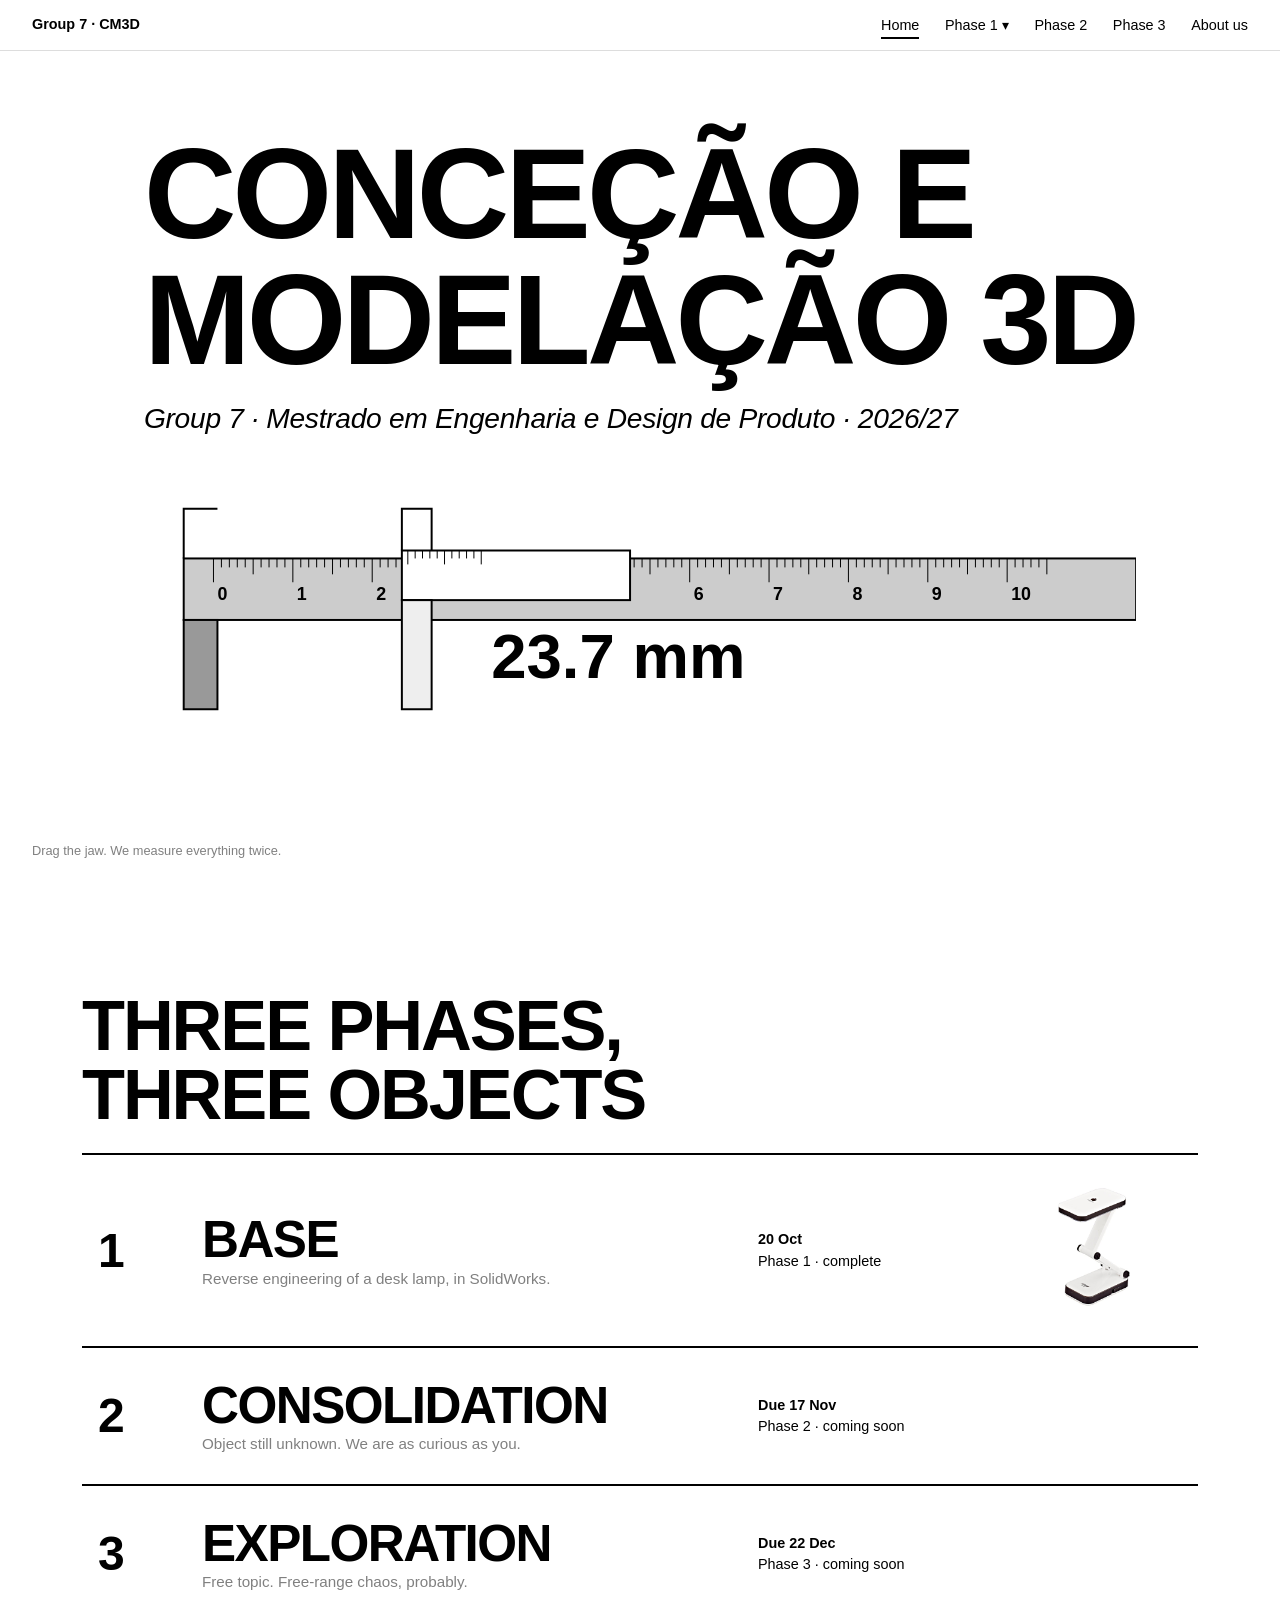
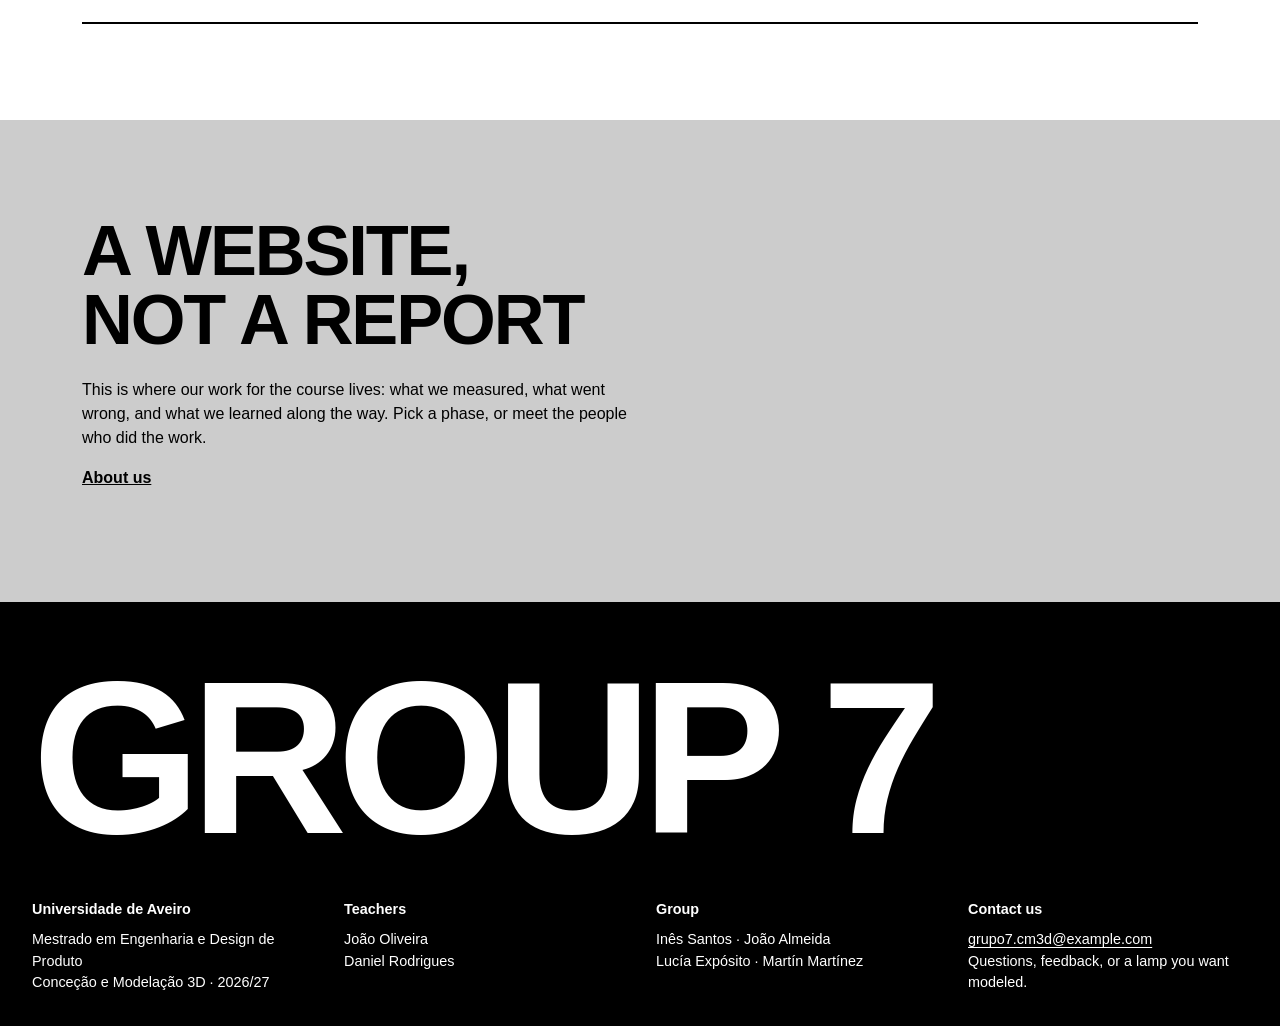
==== index.html @ 5a7f0773 "Initial commit via Netlify [skip ci]" ====
<!DOCTYPE html><html lang="en"><head><meta charset="utf-8"><meta name="viewport" content="width=device-width,initial-scale=1"><title>Home | Group 7 | CM3D</title><link rel="stylesheet" href="style.css"></head><body><header class="nav"><a href="index.html">Group 7 &middot; CM3D</a><nav aria-label="Main"><ul><li><a href="index.html" class="on">Home</a></li><li class="dd"><a href="fase1.html">Phase 1 &#9662;</a><ul><li><a href="fase1.html#s01">01 &nbsp;The object</a></li><li><a href="fase1.html#s02">02 &nbsp;Disassembly</a></li><li><a href="fase1.html#s03">03 &nbsp;Measuring</a></li><li><a href="fase1.html#s04">04 &nbsp;Modeling</a></li><li><a href="fase1.html#s05">05 &nbsp;Assembly & drawings</a></li><li><a href="fase1.html#s06">06 &nbsp;Challenges</a></li></ul></li><li><a href="fase2.html">Phase 2</a></li><li><a href="fase3.html">Phase 3</a></li><li><a href="nosotros.html">About us</a></li></ul></nav></header><main><div class="hero"><div class="wrap"><h1>Conceção e<br>Modelação 3D</h1><p class="sub it">Group 7 &middot; Mestrado em Engenharia e Design de Produto &middot; 2026/27</p>
<svg id="cal" class="cal" viewBox="0 0 1000 230" role="img" aria-label="Interactive vernier caliper. Drag the jaw."></svg></div><p class="hint">Drag the jaw. We measure everything twice.</p></div>
<section><div class="wrap"><h2>Three phases,<br>three objects</h2><div class="rows"><a class="row" href="fase1.html"><span class="n">1</span><h3>Base<small>Reverse engineering of a desk lamp, in SolidWorks.</small></h3><div class="st"><b>20 Oct</b>Phase 1 &middot; complete</div><div class="th"><img src="img/lamp.jpg" alt="The desk lamp, unfolded"></div></a><a class="row" href="fase2.html"><span class="n">2</span><h3>Consolidation<small>Object still unknown. We are as curious as you.</small></h3><div class="st"><b>Due 17 Nov</b>Phase 2 &middot; coming soon</div><div class="th"></div></a><a class="row" href="fase3.html"><span class="n">3</span><h3>Exploration<small>Free topic. Free-range chaos, probably.</small></h3><div class="st"><b>Due 22 Dec</b>Phase 3 &middot; coming soon</div><div class="th"></div></a></div></div></section><section class="grey"><div class="wrap"><h2>A website,<br>not a report</h2><p>This is where our work for the course lives: what we measured, what went wrong, and what we learned along the way. Pick a phase, or meet the people who did the work.</p><p><a href="nosotros.html"><b>About us</b></a></p></div></section></main><footer><div class="wm">Group 7</div><div class="g">
<div><h4>Universidade de Aveiro</h4>Mestrado em Engenharia e Design de Produto<br>Conceção e Modelação 3D &middot; 2026/27</div>
<div><h4>Teachers</h4>João Oliveira<br>Daniel Rodrigues</div>
<div><h4>Group</h4>Inês Santos &middot; João Almeida<br>Lucía Expósito &middot; Martín Martínez</div>
<div><h4>Contact us</h4><a href="mailto:grupo7.cm3d@example.com">grupo7.cm3d@example.com</a><br>Questions, feedback, or a lamp you want modeled.</div></div></footer><script>
(function(){var s=document.getElementById('cal'),NS='http://www.w3.org/2000/svg',K=8,X0=70,mm=0,max=105;
function e(n,a,p){var x=document.createElementNS(NS,n);for(var k in a)x.setAttribute(k,a[k]);(p||s).appendChild(x);return x}
e('rect',{x:X0-30,y:70,width:max*K+120,height:62,fill:'#ccc',stroke:'#000','stroke-width':2});
for(var i=0;i<=max;i++){var L=i%10==0?24:i%5==0?16:9;e('line',{x1:X0+i*K,x2:X0+i*K,y1:70,y2:70+L,stroke:'#000'});if(i%10==0)e('text',{x:X0+i*K+4,y:112,'font-size':18,'font-weight':700},0).textContent=i/10}
e('rect',{x:X0-30,y:132,width:34,height:90,fill:'#999',stroke:'#000','stroke-width':2});e('path',{d:'M'+(X0-30)+' 70V20h34',fill:'none',stroke:'#000','stroke-width':2});
var g=e('g',{'class':'jaw',tabindex:0,role:'slider','aria-label':'Caliper jaw','aria-valuemin':0,'aria-valuemax':100,'aria-valuenow':0});
e('rect',{x:0,y:62,width:230,height:50,fill:'#fff',stroke:'#000','stroke-width':2},g);e('rect',{x:0,y:112,width:30,height:110,fill:'#eee',stroke:'#000','stroke-width':2},g);e('path',{d:'M0 62V20h30V62',fill:'none',stroke:'#000','stroke-width':2},g);
for(var j=0;j<=10;j++)e('line',{x1:6+j*7.4,x2:6+j*7.4,y1:62,y2:62+(j%5?8:14),stroke:'#000'},g);
var t=e('text',{x:X0+280,y:190,'font-size':64,'font-weight':800,'class':'rd'});
function set(v){mm=Math.max(0,Math.min(100,v));g.setAttribute('transform','translate('+(X0+mm*K)+',0)');g.setAttribute('aria-valuenow',Math.round(mm));t.textContent=mm.toFixed(1)+' mm'}
set(0);var drag=0;g.addEventListener('pointerdown',function(ev){drag=1;g.setPointerCapture(ev.pointerId);anim=0});
g.addEventListener('pointermove',function(ev){if(!drag)return;var r=s.getBoundingClientRect();set(((ev.clientX-r.left)/r.width*1000-X0)/K-14)});
g.addEventListener('pointerup',function(){drag=0});g.addEventListener('keydown',function(ev){if(ev.key=='ArrowRight')set(mm+1);if(ev.key=='ArrowLeft')set(mm-1)});
var anim=1;if(matchMedia('(prefers-reduced-motion: reduce)').matches){set(24)}else{var st=null;(function f(ts){if(!anim)return;st=st||ts;var p=Math.min(1,(ts-st)/1800);set(24*(1-Math.pow(1-p,3)));if(p<1)requestAnimationFrame(f)})(0)}
})();</script></body></html>
---- style.css ----
:root{--ink:#000;--paper:#fff;--grey:#ccc;--mid:#808080}
*{box-sizing:border-box;margin:0;padding:0}html{scroll-behavior:smooth}
body{font-family:"Helvetica Neue",Helvetica,Arial,sans-serif;color:var(--ink);background:var(--paper);line-height:1.5;-webkit-font-smoothing:antialiased}
a{color:inherit}:focus-visible{outline:3px solid var(--ink);outline-offset:3px}
.nav{position:sticky;top:0;z-index:30;background:var(--paper);border-bottom:1px solid #0002;display:flex;justify-content:space-between;align-items:center;gap:1rem;padding:.9rem 2rem;font-size:.9rem;flex-wrap:wrap}
.nav>a{font-weight:800;text-decoration:none}.nav ul{display:flex;gap:1.6rem;list-style:none}
.nav li{position:relative}.nav li>a{text-decoration:none;padding:.3rem 0}.nav li>a:hover,.nav a.on{border-bottom:2px solid var(--ink)}
.dd ul{display:none;position:absolute;right:0;top:100%;background:var(--paper);border:1px solid var(--ink);min-width:230px;padding:.5rem 0;flex-direction:column;gap:0}
.dd:hover ul,.dd:focus-within ul{display:flex}.dd ul a{display:block;padding:.4rem 1rem;text-decoration:none}.dd ul a:hover{background:var(--grey)}
h1,h2,h3{line-height:.98;letter-spacing:-.03em;text-transform:uppercase;font-weight:800}
h1{font-size:clamp(2.8rem,10vw,9rem)}h2{font-size:clamp(2rem,5.5vw,4.5rem);margin-bottom:1.5rem}h3{font-size:1.4rem;margin-bottom:.5rem}
.it{font-style:italic;font-weight:400;text-transform:none;letter-spacing:-.01em}
.wrap{max-width:1180px;margin:0 auto;padding:0 2rem}section{padding:6rem 0}.grey{background:var(--grey)}.dark{background:#000;color:#fff}
p{max-width:62ch;margin-bottom:1rem}.sub{font-size:clamp(1.1rem,2.2vw,1.8rem);margin-top:1rem}
.hero{padding:5rem 0 0;min-height:calc(100vh - 56px);display:flex;flex-direction:column;justify-content:space-between}
.cal{width:100%;display:block;touch-action:none;margin-top:3rem}.cal .jaw{cursor:ew-resize}
.rd{font-variant-numeric:tabular-nums}.hint{font-size:.8rem;color:var(--mid);padding:0 2rem 1.2rem}
.rows{border-top:2px solid #000}.row{display:grid;grid-template-columns:5rem 1fr 14rem 11rem;gap:1.5rem;align-items:center;padding:2rem 1rem;border-bottom:2px solid #000;text-decoration:none;transition:background .2s,padding .2s}
.row:hover{background:var(--grey);padding-left:2rem}.row h3{font-size:clamp(1.6rem,4vw,3.2rem);margin:0}.row .n{font-size:3rem;font-weight:800}.row small{display:block;color:var(--mid);font-size:.95rem;text-transform:none;letter-spacing:0;font-weight:400;margin-top:.4rem}
.row img{width:100%;max-height:120px;object-fit:contain}.st{font-size:.9rem}.st b{display:block}
@media(max-width:800px){.row{grid-template-columns:3rem 1fr}.row .st,.row .th{grid-column:2}}
.cols{display:grid;grid-template-columns:1fr 1fr;gap:3rem;align-items:start}@media(max-width:800px){.cols{grid-template-columns:1fr}}
figure img{width:100%;display:block}figcaption{font-size:.85rem;color:var(--mid);margin-top:.5rem}.dark figcaption{color:#bbb}
.gal{display:grid;grid-template-columns:repeat(auto-fit,minmax(240px,1fr));gap:1rem;margin:2rem 0}
.gal img{aspect-ratio:3/4;object-fit:cover}.gal.l img{aspect-ratio:4/3}.gal.r img{aspect-ratio:3/4;object-fit:contain;background:#c8ccd4}.gal.d img{aspect-ratio:4/3;object-fit:contain;background:#fff;border:1px solid #0003}video{width:100%;display:block;background:#000}
.big{display:flex;gap:1.2rem;align-items:baseline;margin-bottom:1rem}.big span{font-size:clamp(3rem,8vw,7rem);font-weight:800;line-height:.9}
.ph{border:2px dashed var(--mid);padding:3.5rem 2rem;margin:1.5rem 0;text-align:center;color:var(--mid)}.ph strong{display:block;color:var(--ink);font-size:1.5rem;text-transform:uppercase;margin-bottom:.3rem}
.cards{display:grid;grid-template-columns:repeat(auto-fit,minmax(240px,1fr))}.card{padding:1.8rem}.card:nth-child(odd){background:var(--grey)}.card:nth-child(even){background:var(--mid);color:#000}
.card svg{width:100%;max-width:200px;display:block;margin-bottom:1rem}.card b{display:block;margin-top:.8rem}.card p{margin:0}
footer{background:#000;color:#fff;padding:4rem 2rem 2rem}footer .wm{font-size:clamp(4rem,17vw,16rem);font-weight:800;line-height:.85;letter-spacing:-.05em;text-transform:uppercase}
footer .g{display:grid;grid-template-columns:repeat(auto-fit,minmax(220px,1fr));gap:2rem;margin-top:3rem;font-size:.9rem}footer a{text-underline-offset:3px}footer h4{margin-bottom:.5rem}
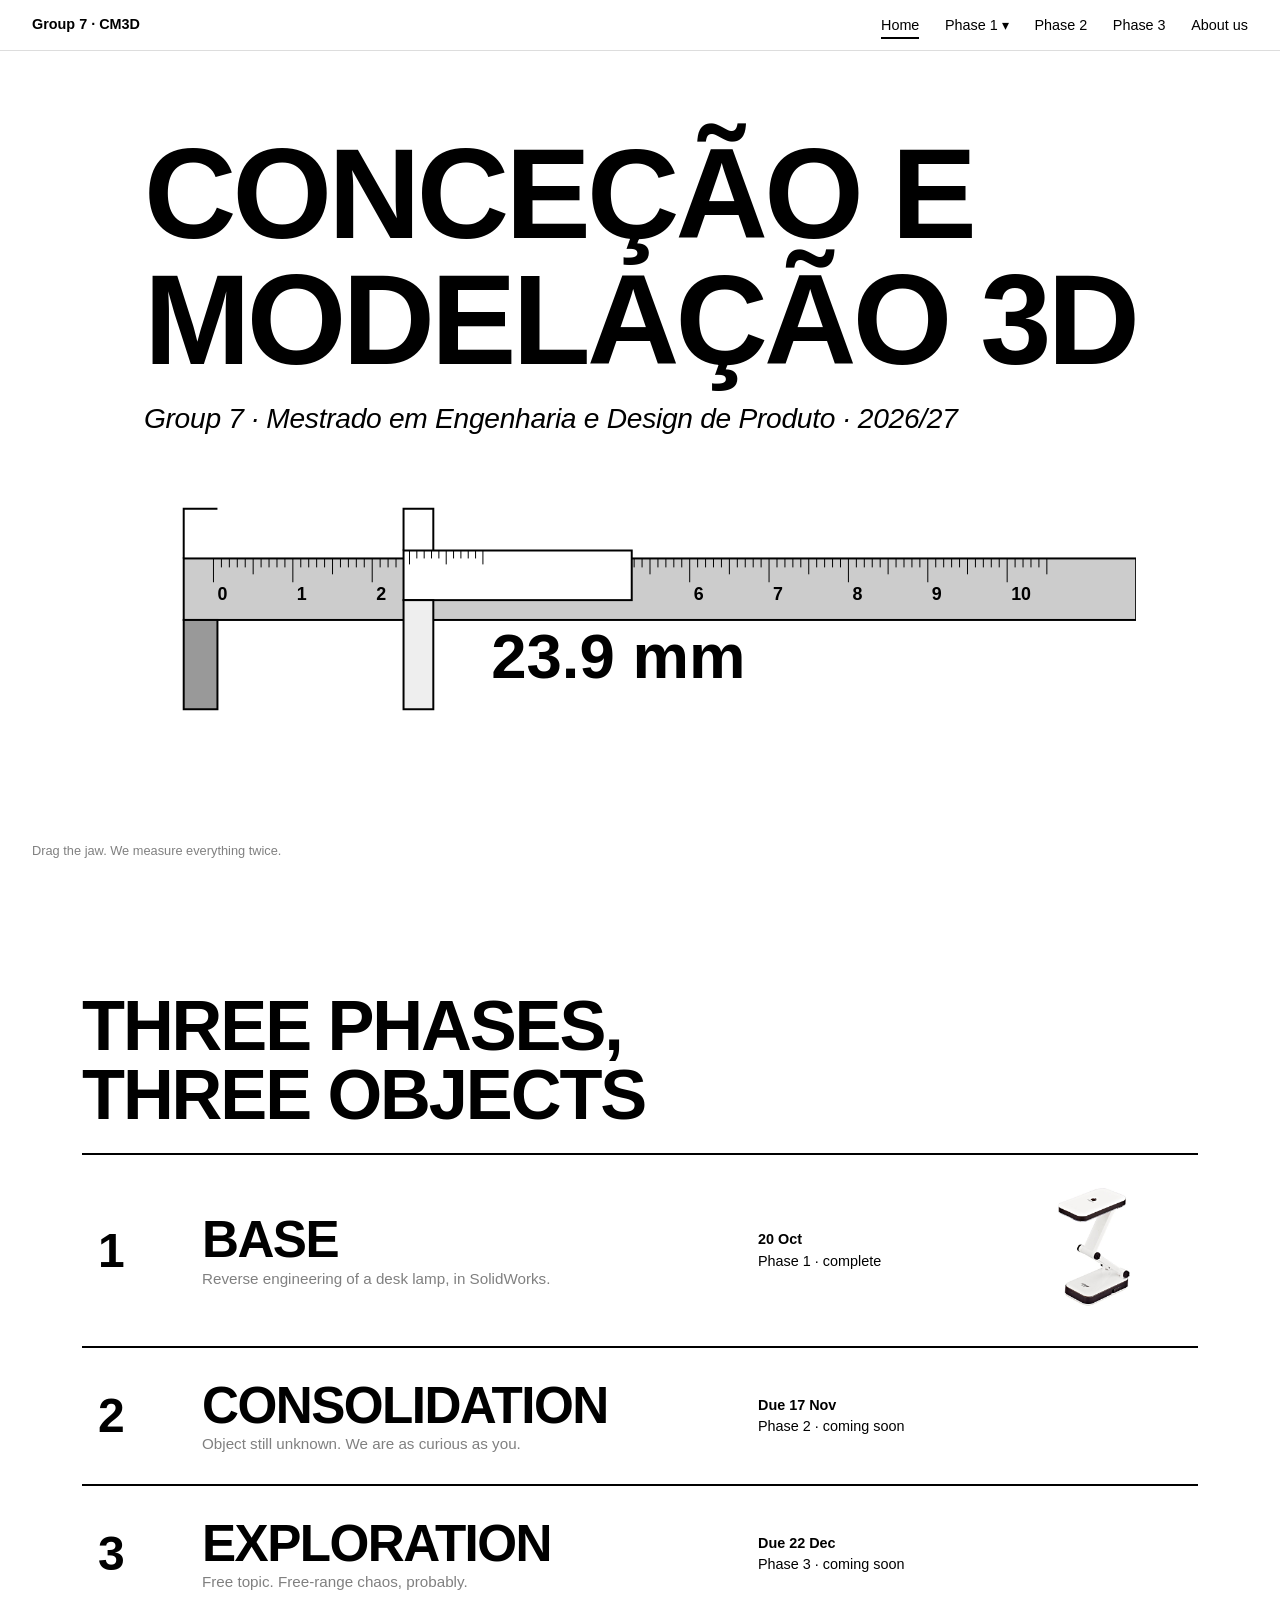
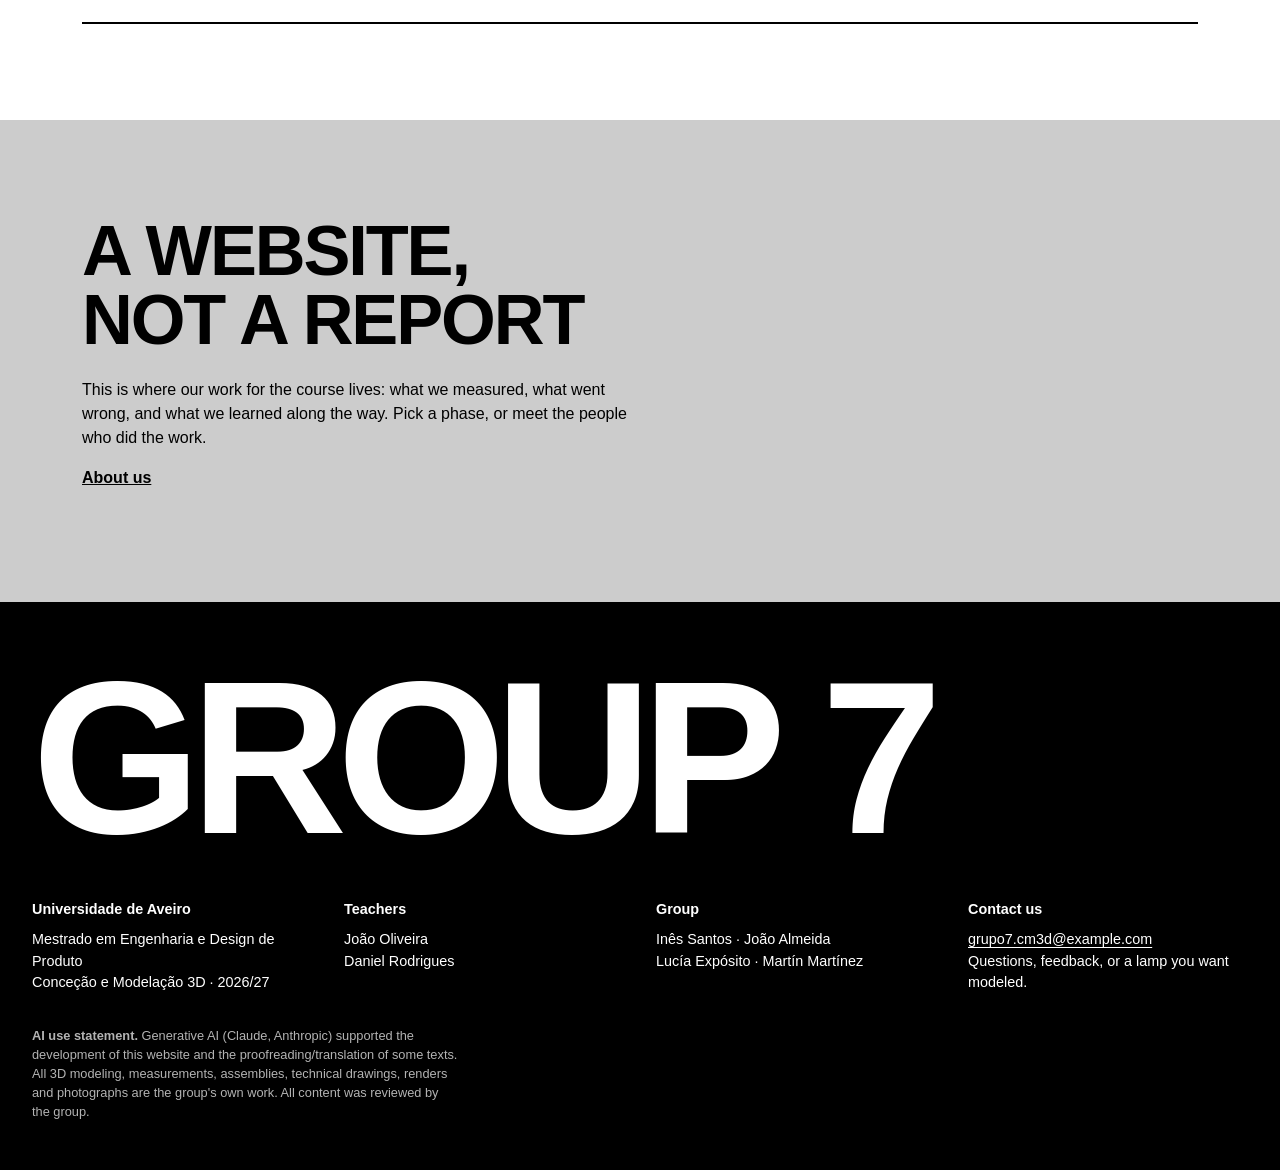
==== commit 920989dd: "Update index.html" ====
--- a/index.html
+++ b/index.html
@@ -4,7 +4,9 @@
 <div><h4>Universidade de Aveiro</h4>Mestrado em Engenharia e Design de Produto<br>Conceção e Modelação 3D &middot; 2026/27</div>
 <div><h4>Teachers</h4>João Oliveira<br>Daniel Rodrigues</div>
 <div><h4>Group</h4>Inês Santos &middot; João Almeida<br>Lucía Expósito &middot; Martín Martínez</div>
-<div><h4>Contact us</h4><a href="mailto:grupo7.cm3d@example.com">grupo7.cm3d@example.com</a><br>Questions, feedback, or a lamp you want modeled.</div></div></footer><script>
+<div><h4>Contact us</h4><a href="mailto:grupo7.cm3d@example.com">grupo7.cm3d@example.com</a><br>Questions, feedback, or a lamp you want modeled.</div></div>
+<p style="font-size:0.8rem; opacity:0.7; max-width:60ch; margin-top:2rem;"><strong>AI use statement.</strong> Generative AI (Claude, Anthropic) supported the development of this website and the proofreading/translation of some texts. All 3D modeling, measurements, assemblies, technical drawings, renders and photographs are the group's own work. All content was reviewed by the group.</p>
+</footer><script>
 (function(){var s=document.getElementById('cal'),NS='http://www.w3.org/2000/svg',K=8,X0=70,mm=0,max=105;
 function e(n,a,p){var x=document.createElementNS(NS,n);for(var k in a)x.setAttribute(k,a[k]);(p||s).appendChild(x);return x}
 e('rect',{x:X0-30,y:70,width:max*K+120,height:62,fill:'#ccc',stroke:'#000','stroke-width':2});
@@ -19,4 +21,4 @@
 g.addEventListener('pointermove',function(ev){if(!drag)return;var r=s.getBoundingClientRect();set(((ev.clientX-r.left)/r.width*1000-X0)/K-14)});
 g.addEventListener('pointerup',function(){drag=0});g.addEventListener('keydown',function(ev){if(ev.key=='ArrowRight')set(mm+1);if(ev.key=='ArrowLeft')set(mm-1)});
 var anim=1;if(matchMedia('(prefers-reduced-motion: reduce)').matches){set(24)}else{var st=null;(function f(ts){if(!anim)return;st=st||ts;var p=Math.min(1,(ts-st)/1800);set(24*(1-Math.pow(1-p,3)));if(p<1)requestAnimationFrame(f)})(0)}
-})();</script></body></html>+})();</script></body></html>
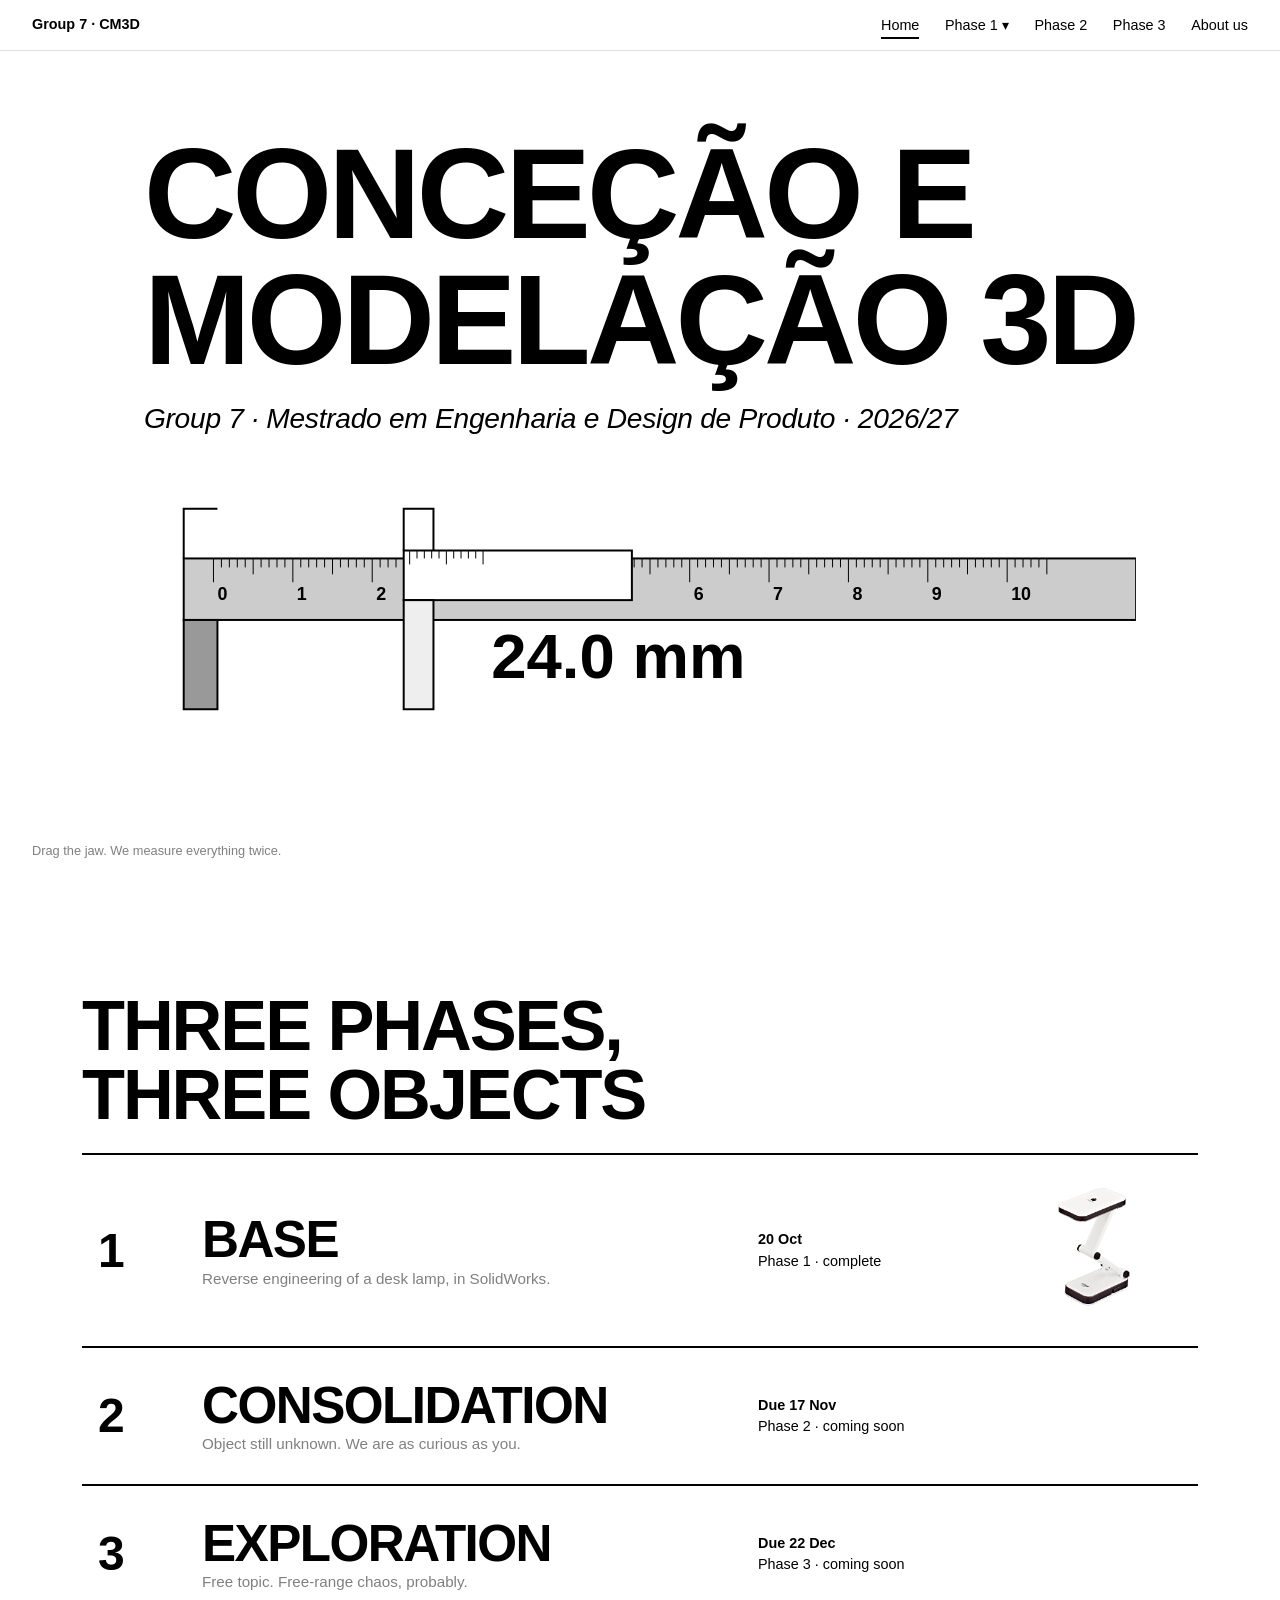
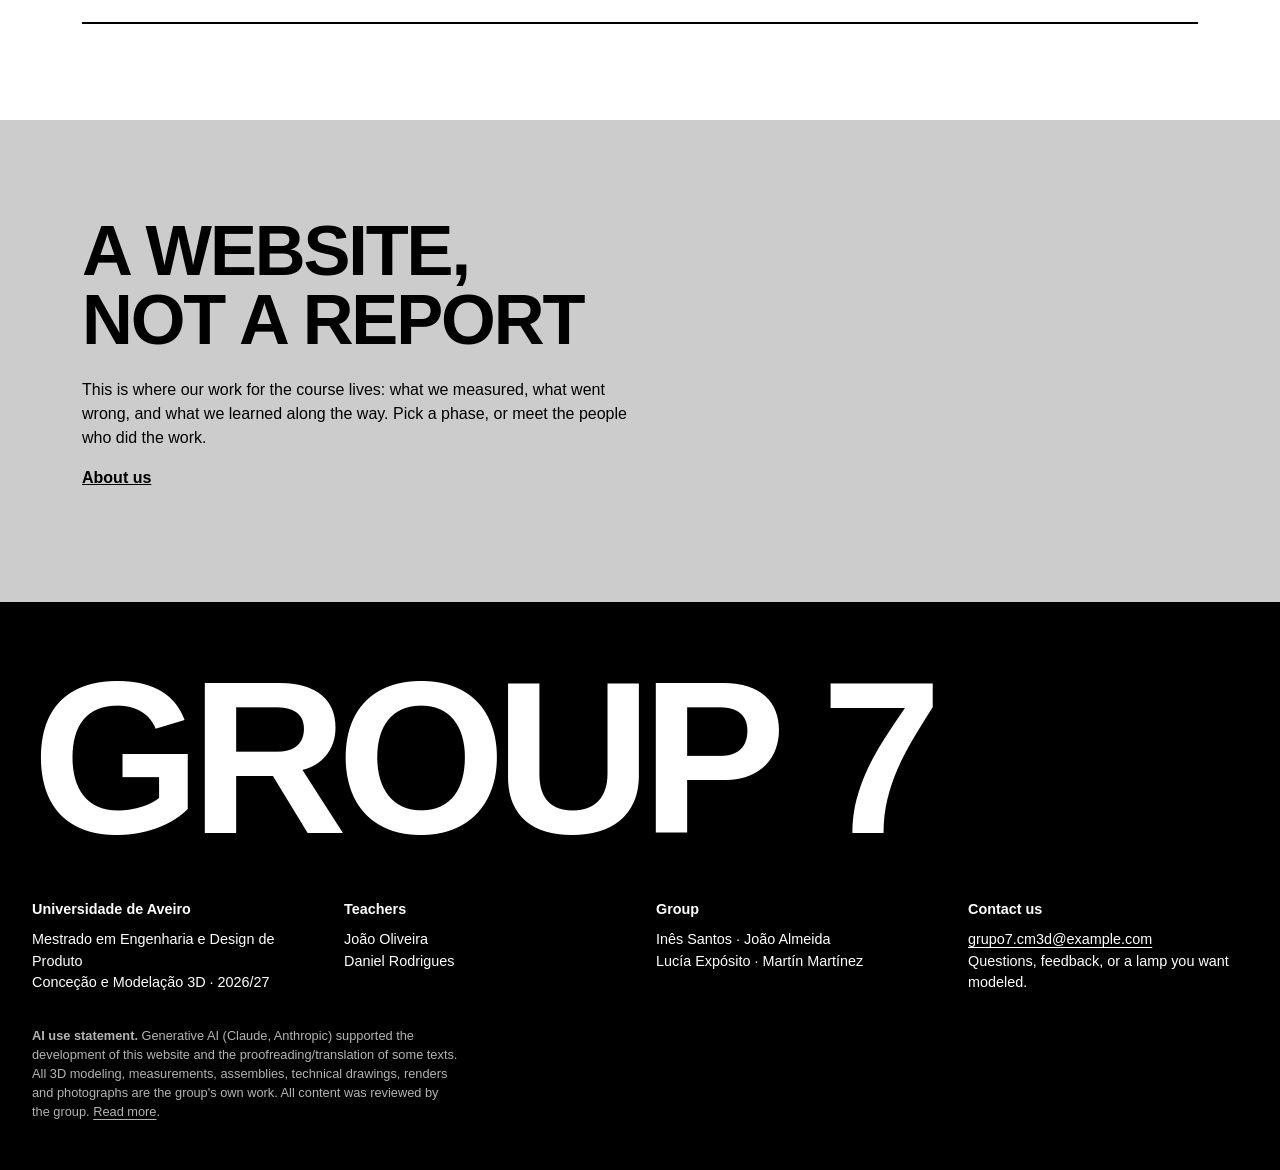
==== commit 5429b937: "Update index.html" ====
--- a/index.html
+++ b/index.html
@@ -5,7 +5,7 @@
 <div><h4>Teachers</h4>João Oliveira<br>Daniel Rodrigues</div>
 <div><h4>Group</h4>Inês Santos &middot; João Almeida<br>Lucía Expósito &middot; Martín Martínez</div>
 <div><h4>Contact us</h4><a href="mailto:grupo7.cm3d@example.com">grupo7.cm3d@example.com</a><br>Questions, feedback, or a lamp you want modeled.</div></div>
-<p style="font-size:0.8rem; opacity:0.7; max-width:60ch; margin-top:2rem;"><strong>AI use statement.</strong> Generative AI (Claude, Anthropic) supported the development of this website and the proofreading/translation of some texts. All 3D modeling, measurements, assemblies, technical drawings, renders and photographs are the group's own work. All content was reviewed by the group.</p>
+<p style="font-size:0.8rem; opacity:0.7; max-width:60ch; margin-top:2rem;"><strong>AI use statement.</strong> Generative AI (Claude, Anthropic) supported the development of this website and the proofreading/translation of some texts. All 3D modeling, measurements, assemblies, technical drawings, renders and photographs are the group's own work. All content was reviewed by the group. <a href="nosotros.html#ai">Read more</a>.</p>
 </footer><script>
 (function(){var s=document.getElementById('cal'),NS='http://www.w3.org/2000/svg',K=8,X0=70,mm=0,max=105;
 function e(n,a,p){var x=document.createElementNS(NS,n);for(var k in a)x.setAttribute(k,a[k]);(p||s).appendChild(x);return x}
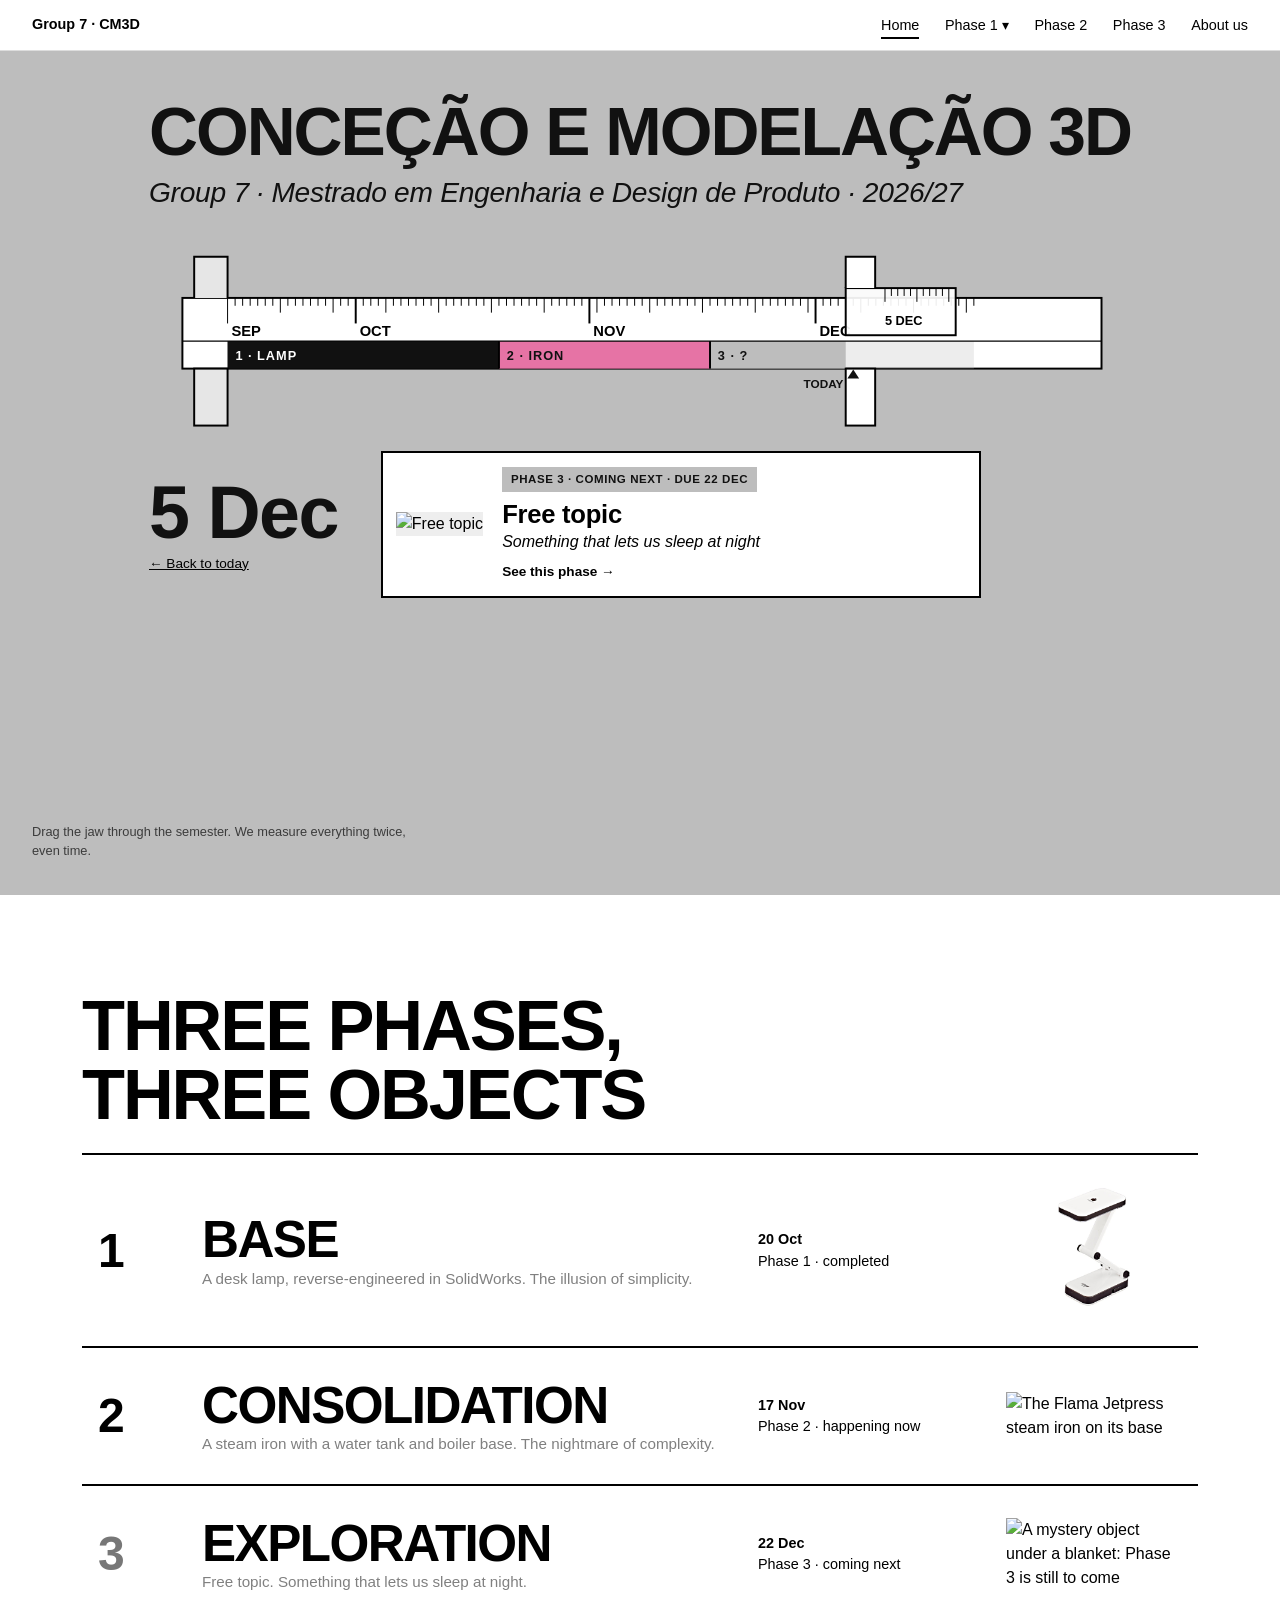
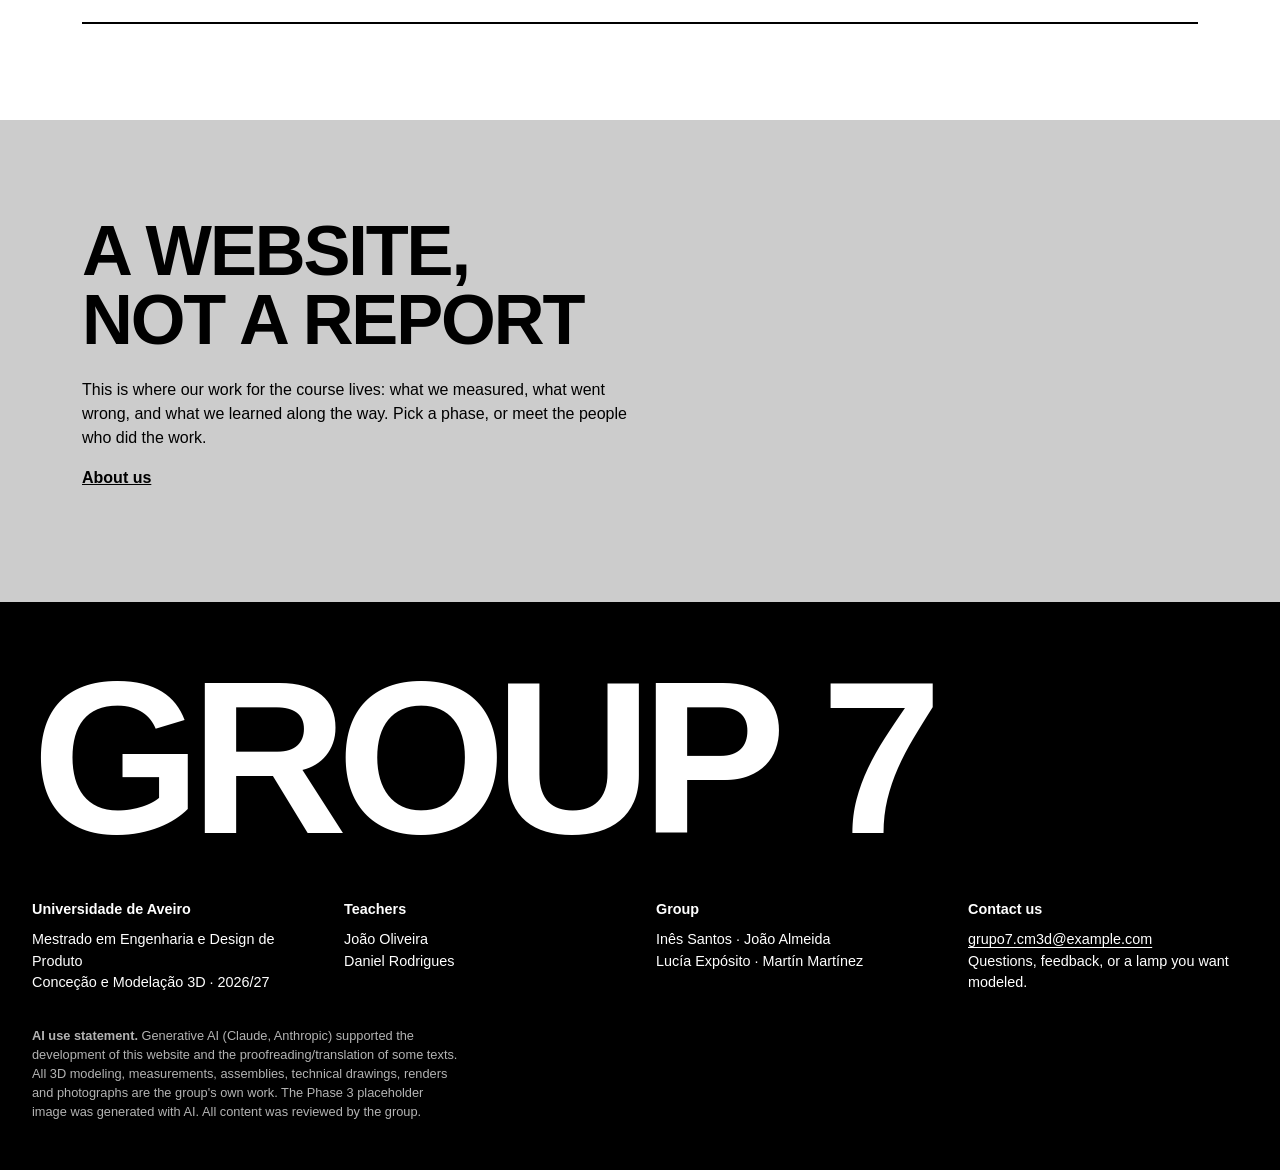
==== commit 1a6f6029: "Update index.html" ====
--- a/index.html
+++ b/index.html
@@ -1,24 +1,146 @@
-<!DOCTYPE html><html lang="en"><head><meta charset="utf-8"><meta name="viewport" content="width=device-width,initial-scale=1"><title>Home | Group 7 | CM3D</title><link rel="stylesheet" href="style.css"></head><body><header class="nav"><a href="index.html">Group 7 &middot; CM3D</a><nav aria-label="Main"><ul><li><a href="index.html" class="on">Home</a></li><li class="dd"><a href="fase1.html">Phase 1 &#9662;</a><ul><li><a href="fase1.html#s01">01 &nbsp;The object</a></li><li><a href="fase1.html#s02">02 &nbsp;Disassembly</a></li><li><a href="fase1.html#s03">03 &nbsp;Measuring</a></li><li><a href="fase1.html#s04">04 &nbsp;Modeling</a></li><li><a href="fase1.html#s05">05 &nbsp;Assembly & drawings</a></li><li><a href="fase1.html#s06">06 &nbsp;Challenges</a></li></ul></li><li><a href="fase2.html">Phase 2</a></li><li><a href="fase3.html">Phase 3</a></li><li><a href="nosotros.html">About us</a></li></ul></nav></header><main><div class="hero"><div class="wrap"><h1>Conceção e<br>Modelação 3D</h1><p class="sub it">Group 7 &middot; Mestrado em Engenharia e Design de Produto &middot; 2026/27</p>
-<svg id="cal" class="cal" viewBox="0 0 1000 230" role="img" aria-label="Interactive vernier caliper. Drag the jaw."></svg></div><p class="hint">Drag the jaw. We measure everything twice.</p></div>
-<section><div class="wrap"><h2>Three phases,<br>three objects</h2><div class="rows"><a class="row" href="fase1.html"><span class="n">1</span><h3>Base<small>Reverse engineering of a desk lamp, in SolidWorks.</small></h3><div class="st"><b>20 Oct</b>Phase 1 &middot; complete</div><div class="th"><img src="img/lamp.jpg" alt="The desk lamp, unfolded"></div></a><a class="row" href="fase2.html"><span class="n">2</span><h3>Consolidation<small>Object still unknown. We are as curious as you.</small></h3><div class="st"><b>Due 17 Nov</b>Phase 2 &middot; coming soon</div><div class="th"></div></a><a class="row" href="fase3.html"><span class="n">3</span><h3>Exploration<small>Free topic. Free-range chaos, probably.</small></h3><div class="st"><b>Due 22 Dec</b>Phase 3 &middot; coming soon</div><div class="th"></div></a></div></div></section><section class="grey"><div class="wrap"><h2>A website,<br>not a report</h2><p>This is where our work for the course lives: what we measured, what went wrong, and what we learned along the way. Pick a phase, or meet the people who did the work.</p><p><a href="nosotros.html"><b>About us</b></a></p></div></section></main><footer><div class="wm">Group 7</div><div class="g">
+<!DOCTYPE html><html lang="en"><head><meta charset="utf-8"><meta name="viewport" content="width=device-width,initial-scale=1"><title>Home | Group 7 | CM3D</title><link rel="stylesheet" href="style.css">
+<style>
+/* ===== Live timeline (caliper) ===== */
+.hero{background:var(--hero,#fff);color:var(--hero-ink,#000);padding-top:3rem;transition:background-color .6s,color .6s}
+.hero h1{font-size:clamp(2.4rem,5.3vw,5.6rem)}
+.hero .sub{margin-top:.4rem}
+.hero .hint{color:inherit;opacity:.75}
+.tl{margin-top:1.5rem}
+.tl .cal{margin-top:0;color:inherit}
+.tl svg{width:100%;height:auto;display:block;touch-action:none;cursor:pointer;user-select:none}
+.tl .jaw{cursor:grab}.tl .jaw:active{cursor:grabbing}
+.tl .jaw:focus{outline:none}.tl .jaw:focus-visible rect{stroke-width:4}
+.tl-read{display:grid;grid-template-columns:minmax(200px,auto) 1fr;gap:2rem;align-items:center;margin-top:1rem}
+.tl-date{font-weight:800;font-size:clamp(2.6rem,7vw,4.6rem);line-height:.95;letter-spacing:-.02em}
+.tl-date small{display:block;font-size:.85rem;font-weight:400;letter-spacing:0;margin-top:.6rem}
+.tl-date button{font:inherit;background:none;border:0;padding:0;text-decoration:underline;cursor:pointer}
+.tl-card{display:flex;gap:1.2rem;align-items:center;text-decoration:none;color:inherit;border:2px solid #000;background:#fff;padding:.8rem;max-width:600px;transition:transform .15s,box-shadow .15s}
+.tl-card:hover{transform:translate(-3px,-3px);box-shadow:6px 6px 0 #000}
+.tl-card img,.tl-ph{width:150px;height:112px;object-fit:cover;flex:none;background:#eee}
+.tl-ph{display:flex;align-items:center;justify-content:center;font-size:3.5rem;font-weight:800;background:repeating-linear-gradient(45deg,#eee 0 10px,#e2e2e2 10px 20px)}
+.tl-tag{display:inline-block;font-size:.72rem;font-weight:700;padding:.25rem .55rem;letter-spacing:.05em;text-transform:uppercase;background:var(--pc,#000);color:var(--pi,#fff)}
+.tl-card h3{margin:.5rem 0 .15rem;font-size:1.6rem;line-height:1.1;text-transform:none;letter-spacing:-.01em}
+.tl-card p{margin:0;font-style:italic;color:#000}
+.tl-card{color:#000}
+.tl-card .go{display:block;margin-top:.5rem;font-size:.85rem;font-weight:700}
+.row .n{transition:color .2s}
+@media (max-width:640px){.tl-read{grid-template-columns:1fr;gap:1rem}.tl-card img,.tl-ph{width:100px;height:80px}}
+</style></head><body><header class="nav"><a href="index.html">Group 7 &middot; CM3D</a><nav aria-label="Main"><ul><li><a href="index.html" class="on">Home</a></li><li class="dd"><a href="fase1.html">Phase 1 &#9662;</a><ul><li><a href="fase1.html#s01">01 &nbsp;The object</a></li><li><a href="fase1.html#s02">02 &nbsp;Disassembly</a></li><li><a href="fase1.html#s03">03 &nbsp;Measuring</a></li><li><a href="fase1.html#s04">04 &nbsp;Modeling</a></li><li><a href="fase1.html#s05">05 &nbsp;Assembly & drawings</a></li><li><a href="fase1.html#s06">06 &nbsp;Challenges</a></li></ul></li><li><a href="fase2.html">Phase 2</a></li><li><a href="fase3.html">Phase 3</a></li><li><a href="nosotros.html">About us</a></li></ul></nav></header><main><div class="hero"><div class="wrap"><h1>Conceção e Modelação 3D</h1><p class="sub it">Group 7 &middot; Mestrado em Engenharia e Design de Produto &middot; 2026/27</p>
+<div class="tl">
+<svg id="cal" class="cal" viewBox="0 0 1000 200" role="img" aria-label="Course timeline drawn as a vernier caliper. Drag the jaw to travel through the semester."></svg>
+<div class="tl-read" aria-live="polite">
+<div class="tl-date"><span id="tlDay">&nbsp;</span><small id="tlNote">Today</small></div>
+<a class="tl-card" id="tlCard" href="fase2.html"><span id="tlMedia"></span><div><span class="tl-tag" id="tlTag">&nbsp;</span><h3 id="tlTitle">&nbsp;</h3><p id="tlLine">&nbsp;</p><span class="go">See this phase &rarr;</span></div></a>
+</div>
+</div></div><p class="hint">Drag the jaw through the semester. We measure everything twice, even time.</p></div>
+<section><div class="wrap"><h2>Three phases,<br>three objects</h2><div class="rows"><a class="row" href="fase1.html" data-phase="0"><span class="n">1</span><h3>Base<small>A desk lamp, reverse-engineered in SolidWorks. The illusion of simplicity.</small></h3><div class="st"><b>20 Oct</b>Phase 1 &middot; complete</div><div class="th"><img src="img/lamp.jpg" alt="The desk lamp, unfolded"></div></a><a class="row" href="fase2.html" data-phase="1"><span class="n">2</span><h3>Consolidation<small>A steam iron with a water tank and boiler base. The nightmare of complexity.</small></h3><div class="st"><b>17 Nov</b>Phase 2 &middot; happening now</div><div class="th"><img src="img/iron.jpg" alt="The Flama Jetpress steam iron on its base"></div></a><a class="row" href="fase3.html" data-phase="2"><span class="n">3</span><h3>Exploration<small>Free topic. Something that lets us sleep at night.</small></h3><div class="st"><b>22 Dec</b>Phase 3 &middot; coming next</div><div class="th"><img src="img/fase3.jpg" alt="A mystery object under a blanket: Phase 3 is still to come"></div></a></div></div></section><section class="grey"><div class="wrap"><h2>A website,<br>not a report</h2><p>This is where our work for the course lives: what we measured, what went wrong, and what we learned along the way. Pick a phase, or meet the people who did the work.</p><p><a href="nosotros.html"><b>About us</b></a></p></div></section></main><footer><div class="wm">Group 7</div><div class="g">
 <div><h4>Universidade de Aveiro</h4>Mestrado em Engenharia e Design de Produto<br>Conceção e Modelação 3D &middot; 2026/27</div>
 <div><h4>Teachers</h4>João Oliveira<br>Daniel Rodrigues</div>
 <div><h4>Group</h4>Inês Santos &middot; João Almeida<br>Lucía Expósito &middot; Martín Martínez</div>
 <div><h4>Contact us</h4><a href="mailto:grupo7.cm3d@example.com">grupo7.cm3d@example.com</a><br>Questions, feedback, or a lamp you want modeled.</div></div>
-<p style="font-size:0.8rem; opacity:0.7; max-width:60ch; margin-top:2rem;"><strong>AI use statement.</strong> Generative AI (Claude, Anthropic) supported the development of this website and the proofreading/translation of some texts. All 3D modeling, measurements, assemblies, technical drawings, renders and photographs are the group's own work. All content was reviewed by the group. <a href="nosotros.html#ai">Read more</a>.</p>
+<p style="font-size:0.8rem; opacity:0.7; max-width:60ch; margin-top:2rem;"><strong>AI use statement.</strong> Generative AI (Claude, Anthropic) supported the development of this website and the proofreading/translation of some texts. All 3D modeling, measurements, assemblies, technical drawings, renders and photographs are the group's own work. The Phase 3 placeholder image was generated with AI. All content was reviewed by the group.</p>
 </footer><script>
-(function(){var s=document.getElementById('cal'),NS='http://www.w3.org/2000/svg',K=8,X0=70,mm=0,max=105;
+/* ================================================================
+   LIVE TIMELINE — edit only this block when a phase changes.
+   done:true  -> phase shows as "Completed".
+   The bar fills automatically with today's date.
+   ================================================================ */
+var COURSE_START = '2026-09-14';   // first week of classes
+var PHASES = [
+  {name:'The lamp',  line:'The illusion of simplicity',  start:'2026-09-14', end:'2026-10-20', color:'#111111', ink:'#ffffff', img:'img/lamp.jpg', href:'fase1.html', label:'1 · LAMP', done:true},
+  {name:'The iron',  line:'The nightmare of complexity', start:'2026-10-20', end:'2026-11-17', color:'#E673A5', ink:'#111111', img:'img/iron.jpg', href:'fase2.html', label:'2 · IRON', done:false},
+  {name:'Free topic',line:'Something that lets us sleep at night', start:'2026-11-17', end:'2026-12-22', color:'#BDBDBD', ink:'#111111', img:'img/fase3.jpg', href:'fase3.html', label:'3 · ?', done:false}
+];
+/* ================================================================ */
+(function(){
+var s=document.getElementById('cal'),NS='http://www.w3.org/2000/svg';
+var MON=['Jan','Feb','Mar','Apr','May','Jun','Jul','Aug','Sep','Oct','Nov','Dec'];
+function d(str){var p=str.split('-');return new Date(+p[0],p[1]-1,+p[2])}
+var DAY=864e5,S=d(COURSE_START),E=d(PHASES[PHASES.length-1].end);
+function idx(dt){return Math.round((dt-S)/DAY)}
+function dayDate(i){return new Date(S.getFullYear(),S.getMonth(),S.getDate()+i)}
+var D=idx(E),X0=80,X1=840,K=(X1-X0)/D;
+function X(i){return X0+i*K}
+var now=new Date();now=new Date(now.getFullYear(),now.getMonth(),now.getDate());
+var TODAY=Math.max(0,Math.min(D,idx(now)));
+var allDone=PHASES.every(function(p){return p.done});
+if(allDone)TODAY=D;
+PHASES.forEach(function(p){p.a=idx(d(p.start));p.b=idx(d(p.end))});
 function e(n,a,p){var x=document.createElementNS(NS,n);for(var k in a)x.setAttribute(k,a[k]);(p||s).appendChild(x);return x}
-e('rect',{x:X0-30,y:70,width:max*K+120,height:62,fill:'#ccc',stroke:'#000','stroke-width':2});
-for(var i=0;i<=max;i++){var L=i%10==0?24:i%5==0?16:9;e('line',{x1:X0+i*K,x2:X0+i*K,y1:70,y2:70+L,stroke:'#000'});if(i%10==0)e('text',{x:X0+i*K+4,y:112,'font-size':18,'font-weight':700},0).textContent=i/10}
-e('rect',{x:X0-30,y:132,width:34,height:90,fill:'#999',stroke:'#000','stroke-width':2});e('path',{d:'M'+(X0-30)+' 70V20h34',fill:'none',stroke:'#000','stroke-width':2});
-var g=e('g',{'class':'jaw',tabindex:0,role:'slider','aria-label':'Caliper jaw','aria-valuemin':0,'aria-valuemax':100,'aria-valuenow':0});
-e('rect',{x:0,y:62,width:230,height:50,fill:'#fff',stroke:'#000','stroke-width':2},g);e('rect',{x:0,y:112,width:30,height:110,fill:'#eee',stroke:'#000','stroke-width':2},g);e('path',{d:'M0 62V20h30V62',fill:'none',stroke:'#000','stroke-width':2},g);
-for(var j=0;j<=10;j++)e('line',{x1:6+j*7.4,x2:6+j*7.4,y1:62,y2:62+(j%5?8:14),stroke:'#000'},g);
-var t=e('text',{x:X0+280,y:190,'font-size':64,'font-weight':800,'class':'rd'});
-function set(v){mm=Math.max(0,Math.min(100,v));g.setAttribute('transform','translate('+(X0+mm*K)+',0)');g.setAttribute('aria-valuenow',Math.round(mm));t.textContent=mm.toFixed(1)+' mm'}
-set(0);var drag=0;g.addEventListener('pointerdown',function(ev){drag=1;g.setPointerCapture(ev.pointerId);anim=0});
-g.addEventListener('pointermove',function(ev){if(!drag)return;var r=s.getBoundingClientRect();set(((ev.clientX-r.left)/r.width*1000-X0)/K-14)});
-g.addEventListener('pointerup',function(){drag=0});g.addEventListener('keydown',function(ev){if(ev.key=='ArrowRight')set(mm+1);if(ev.key=='ArrowLeft')set(mm-1)});
-var anim=1;if(matchMedia('(prefers-reduced-motion: reduce)').matches){set(24)}else{var st=null;(function f(ts){if(!anim)return;st=st||ts;var p=Math.min(1,(ts-st)/1800);set(24*(1-Math.pow(1-p,3)));if(p<1)requestAnimationFrame(f)})(0)}
+
+/* ruler body */
+e('rect',{x:X0-46,y:60,width:X1-X0+46+130,height:72,fill:'#fff',stroke:'#000','stroke-width':2});
+/* phase bands: faint for the whole phase, solid up to today */
+var defs=e('defs',{}),cp=e('clipPath',{id:'tlFill'},defs),cr=e('rect',{x:0,y:0,width:X0,height:230},cp);
+var faint=e('g',{opacity:.28}),solid=e('g',{'clip-path':'url(#tlFill)'}),labels=e('g',{});
+PHASES.forEach(function(p,i){
+  var a={x:X(p.a),y:104,width:X(p.b)-X(p.a),height:28,fill:p.color};
+  e('rect',a,faint);e('rect',a,solid);
+  if(i)e('line',{x1:X(p.a),x2:X(p.a),y1:104,y2:132,stroke:'#000','stroke-width':2},labels);
+  e('text',{x:X(p.a)+8,y:123,'font-size':13,'font-weight':800,fill:p.ink,'letter-spacing':1},labels).textContent=p.label;
+});
+e('line',{x1:X0-46,x2:X1+130,y1:104,y2:104,stroke:'#000','stroke-width':1.5});
+/* day ticks: long on the 1st of each month, medium on Mondays */
+for(var i=0;i<=D;i++){var dt=dayDate(i),first=dt.getDate()==1,mon=dt.getDay()==1;
+  var L=first||i==0?26:mon?15:8;e('line',{x1:X(i),x2:X(i),y1:60,y2:60+L,stroke:'#000','stroke-width':first?2:1});
+  if(first||i==0)e('text',{x:X(i)+4,y:99,'font-size':15,'font-weight':800},0).textContent=MON[dt.getMonth()].toUpperCase();}
+/* "today" marker */
+/* fixed jaw */
+e('rect',{x:X0-34,y:132,width:34,height:58,fill:'#e6e6e6',stroke:'#000','stroke-width':2});
+e('path',{d:'M'+(X0-34)+' 60V18h34V60',fill:'#e6e6e6',stroke:'#000','stroke-width':2});
+/* sliding jaw (left face = selected day) */
+var g=e('g',{'class':'jaw',tabindex:0,role:'slider','aria-label':'Timeline jaw','aria-valuemin':0,'aria-valuemax':D});
+e('rect',{x:0,y:50,width:112,height:48,fill:'#fff','fill-opacity':.92,stroke:'#000','stroke-width':2},g);
+e('path',{d:'M0 50V18h30V50',fill:'#fff',stroke:'#000','stroke-width':2},g);
+e('rect',{x:0,y:132,width:30,height:58,fill:'#fff',stroke:'#000','stroke-width':2},g);
+for(var j=0;j<=10;j++)e('line',{x1:40+j*6.5,x2:40+j*6.5,y1:50,y2:50+(j%5?8:14),stroke:'#000'},g);
+var jl=e('text',{x:40,y:88,'font-size':13,'font-weight':800},g);
+/* "today" marker (drawn on top, label left of the jaw) */
+var tm=e('g',{fill:'currentColor'});e('path',{d:'M'+(X(TODAY)-6)+' 142 l6 -9 l6 9 z'},tm);
+e('text',{x:X(TODAY)-10,y:152,'font-size':12,'font-weight':800,'text-anchor':'end'},tm).textContent='TODAY';
+
+/* readout */
+var hero=document.querySelector('.hero'),$=function(id){return document.getElementById(id)},rows=document.querySelectorAll('.row[data-phase]');
+var NOWK=-1;PHASES.some(function(p,k){if(!p.done){NOWK=k;return true}});
+function status(p,i){return p.done?'Completed':(i===NOWK?'Happening now':'Coming next')}
+function phaseAt(i){for(var k=0;k<PHASES.length;k++)if(i<=PHASES[k].b||k==PHASES.length-1)return k;return 0}
+function fmt(i){var dt=dayDate(i);return dt.getDate()+' '+MON[dt.getMonth()]}
+var cur=-1,day=0;
+function set(v,fill){
+  day=Math.max(0,Math.min(D,Math.round(v)));
+  g.setAttribute('transform','translate('+X(day)+',0)');
+  g.setAttribute('aria-valuenow',day);g.setAttribute('aria-valuetext',fmt(day));
+  jl.textContent=fmt(day).toUpperCase();
+  if(fill)cr.setAttribute('width',X(day));
+  $('tlDay').textContent=fmt(day);
+  $('tlNote').innerHTML=day==TODAY?(allDone?'Course complete. Timeline closed.':'Today'):'<button type="button" id="tlBack">&larr; Back to today</button>';
+  var k=phaseAt(day);if(k!==cur){cur=k;var p=PHASES[k],c=$('tlCard');
+    c.href=p.href;c.style.setProperty('--pc',p.color);c.style.setProperty('--pi',p.ink);
+    hero.style.setProperty('--hero',p.color);hero.style.setProperty('--hero-ink',p.ink);
+    $('tlTag').textContent='Phase '+(k+1)+' · '+status(p,k)+' · due '+fmt(p.b);
+    $('tlTitle').textContent=p.name;$('tlLine').textContent=p.line;
+    $('tlMedia').innerHTML=p.img?'<img src="'+p.img+'" alt="'+p.name+'">':'<span class="tl-ph" aria-hidden="true">?</span>';
+    rows.forEach(function(r){r.querySelector('.n').style.color=+r.dataset.phase===k?(PHASES[k].color=='#BDBDBD'?'#777':PHASES[k].color):''});}
+}
+/* keep the phase rows in sync with the config */
+rows.forEach(function(r){var k=+r.dataset.phase,p=PHASES[k];if(!p)return;
+  r.querySelector('.st').innerHTML='<b>'+fmt(p.b)+'</b>Phase '+(k+1)+' &middot; '+status(p,k).toLowerCase();});
+document.addEventListener('click',function(ev){if(ev.target&&ev.target.id=='tlBack')set(TODAY)});
+
+/* interaction */
+var drag=0,off=0,anim=1;
+function vx(ev){var r=s.getBoundingClientRect();return (ev.clientX-r.left)/r.width*1000}
+function stopIntro(){if(anim){anim=0;cr.setAttribute('width',X(TODAY))}}
+s.addEventListener('pointerdown',function(ev){stopIntro();drag=1;var x=vx(ev);off=g.contains(ev.target)?x-X(day):0;s.setPointerCapture(ev.pointerId);set((x-off-X0)/K)});
+s.addEventListener('pointermove',function(ev){if(drag)set((vx(ev)-off-X0)/K)});
+s.addEventListener('pointerup',function(){drag=0});s.addEventListener('pointercancel',function(){drag=0});
+g.addEventListener('keydown',function(ev){var st=ev.shiftKey?7:1;
+  if(ev.key=='ArrowRight'||ev.key=='ArrowUp'){stopIntro();set(day+st);ev.preventDefault()}
+  if(ev.key=='ArrowLeft'||ev.key=='ArrowDown'){stopIntro();set(day-st);ev.preventDefault()}
+  if(ev.key=='Home'){stopIntro();set(0)}if(ev.key=='End'){stopIntro();set(D)}});
+
+/* intro: the jaw opens from the first day of class to today, filling the bar */
+if(matchMedia('(prefers-reduced-motion: reduce)').matches){anim=0;set(TODAY,true)}
+else{set(0,true);var st0=null;requestAnimationFrame(function f(ts){if(!anim)return;st0=st0||ts;var p=Math.min(1,(ts-st0)/2200);
+  set(TODAY*(1-Math.pow(1-p,3)),true);if(p<1)requestAnimationFrame(f);else anim=0})}
 })();</script></body></html>
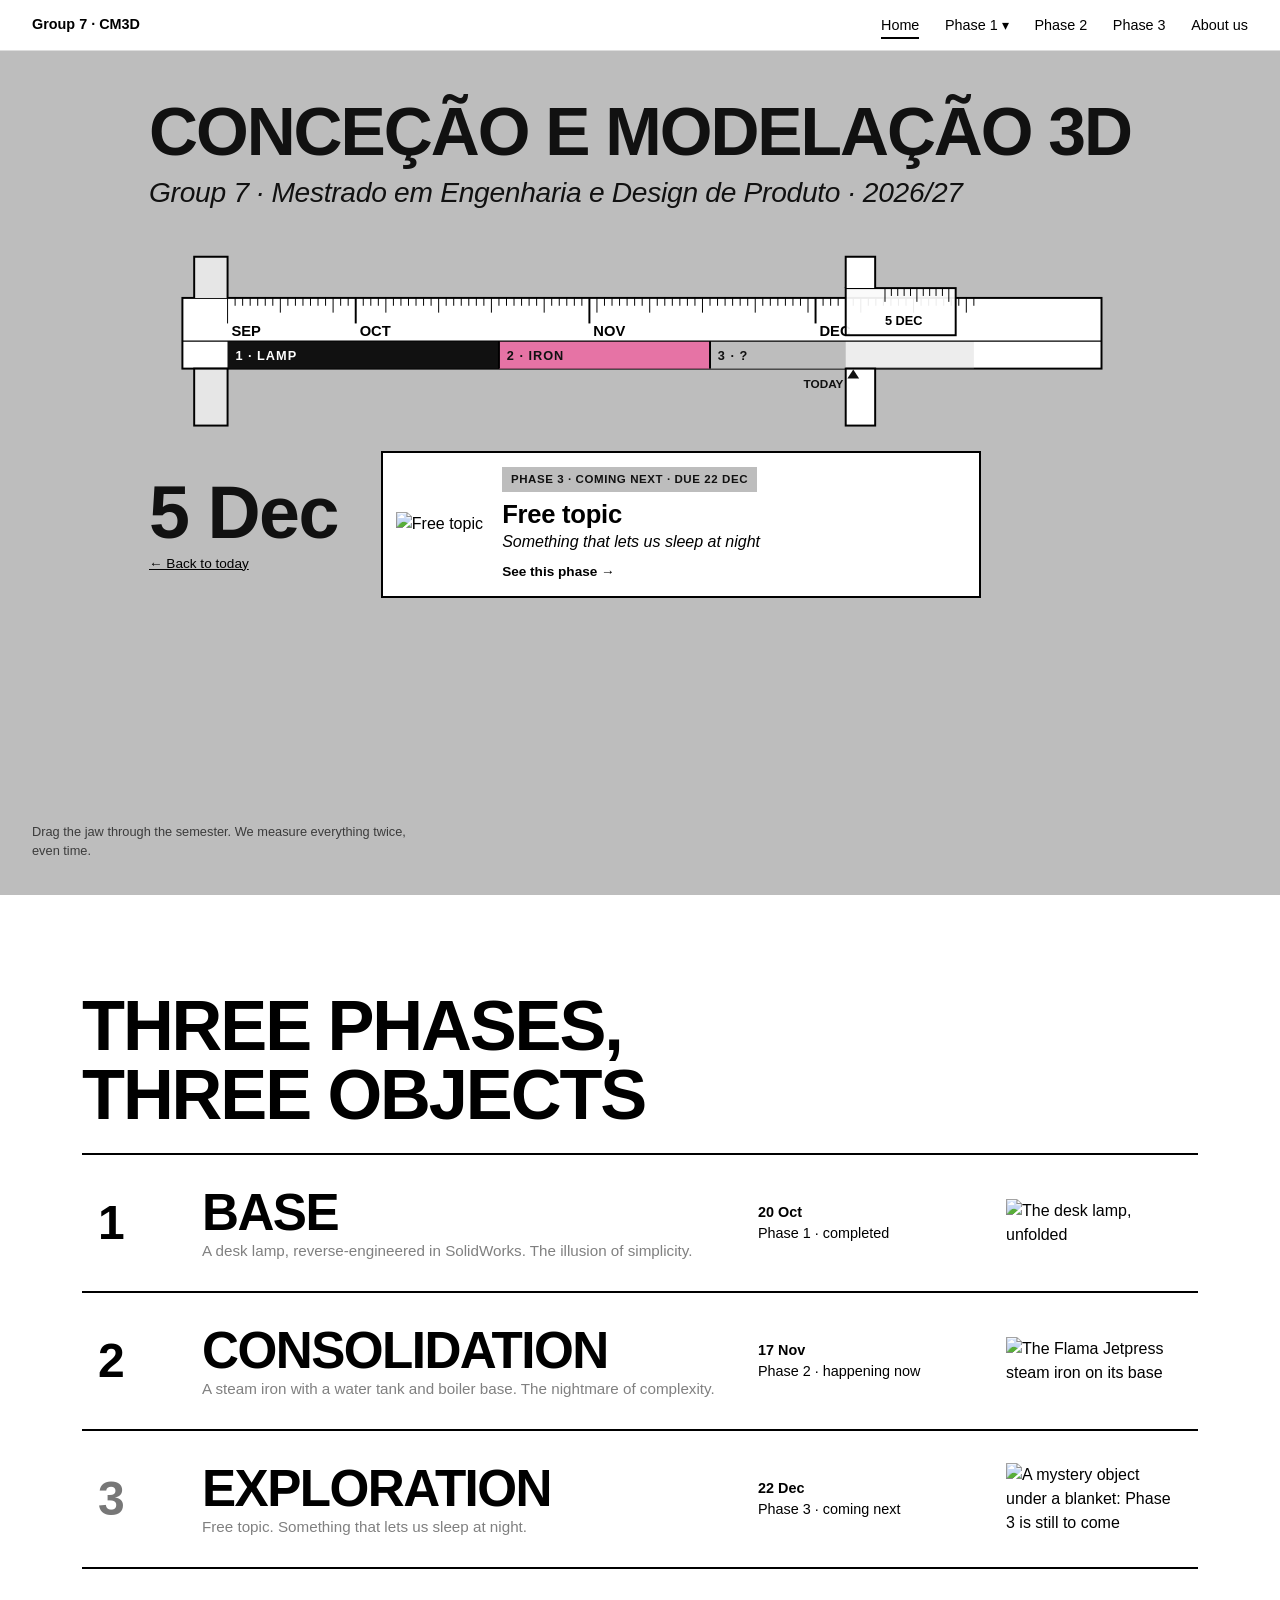
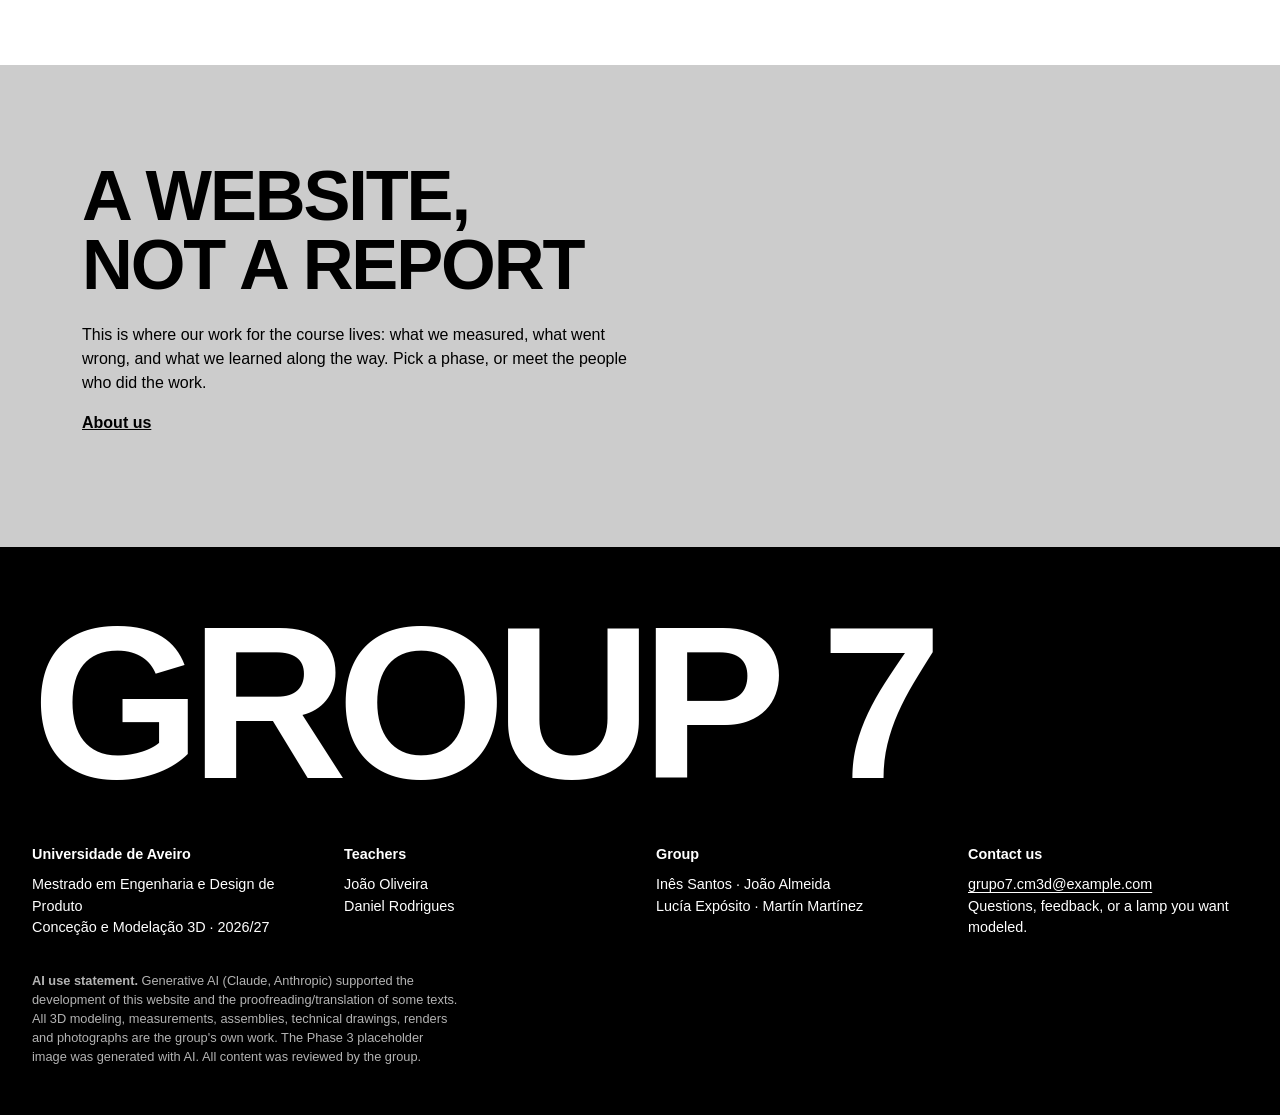
==== commit 35e9fa3b: "Update index.html" ====
--- a/index.html
+++ b/index.html
@@ -16,7 +16,7 @@
 .tl-date button{font:inherit;background:none;border:0;padding:0;text-decoration:underline;cursor:pointer}
 .tl-card{display:flex;gap:1.2rem;align-items:center;text-decoration:none;color:inherit;border:2px solid #000;background:#fff;padding:.8rem;max-width:600px;transition:transform .15s,box-shadow .15s}
 .tl-card:hover{transform:translate(-3px,-3px);box-shadow:6px 6px 0 #000}
-.tl-card img,.tl-ph{width:150px;height:112px;object-fit:cover;flex:none;background:#eee}
+.tl-card img,.tl-ph{width:150px;height:112px;object-fit:contain;flex:none;background:#fff}
 .tl-ph{display:flex;align-items:center;justify-content:center;font-size:3.5rem;font-weight:800;background:repeating-linear-gradient(45deg,#eee 0 10px,#e2e2e2 10px 20px)}
 .tl-tag{display:inline-block;font-size:.72rem;font-weight:700;padding:.25rem .55rem;letter-spacing:.05em;text-transform:uppercase;background:var(--pc,#000);color:var(--pi,#fff)}
 .tl-card h3{margin:.5rem 0 .15rem;font-size:1.6rem;line-height:1.1;text-transform:none;letter-spacing:-.01em}
@@ -33,7 +33,7 @@
 <a class="tl-card" id="tlCard" href="fase2.html"><span id="tlMedia"></span><div><span class="tl-tag" id="tlTag">&nbsp;</span><h3 id="tlTitle">&nbsp;</h3><p id="tlLine">&nbsp;</p><span class="go">See this phase &rarr;</span></div></a>
 </div>
 </div></div><p class="hint">Drag the jaw through the semester. We measure everything twice, even time.</p></div>
-<section><div class="wrap"><h2>Three phases,<br>three objects</h2><div class="rows"><a class="row" href="fase1.html" data-phase="0"><span class="n">1</span><h3>Base<small>A desk lamp, reverse-engineered in SolidWorks. The illusion of simplicity.</small></h3><div class="st"><b>20 Oct</b>Phase 1 &middot; complete</div><div class="th"><img src="img/lamp.jpg" alt="The desk lamp, unfolded"></div></a><a class="row" href="fase2.html" data-phase="1"><span class="n">2</span><h3>Consolidation<small>A steam iron with a water tank and boiler base. The nightmare of complexity.</small></h3><div class="st"><b>17 Nov</b>Phase 2 &middot; happening now</div><div class="th"><img src="img/iron.jpg" alt="The Flama Jetpress steam iron on its base"></div></a><a class="row" href="fase3.html" data-phase="2"><span class="n">3</span><h3>Exploration<small>Free topic. Something that lets us sleep at night.</small></h3><div class="st"><b>22 Dec</b>Phase 3 &middot; coming next</div><div class="th"><img src="img/fase3.jpg" alt="A mystery object under a blanket: Phase 3 is still to come"></div></a></div></div></section><section class="grey"><div class="wrap"><h2>A website,<br>not a report</h2><p>This is where our work for the course lives: what we measured, what went wrong, and what we learned along the way. Pick a phase, or meet the people who did the work.</p><p><a href="nosotros.html"><b>About us</b></a></p></div></section></main><footer><div class="wm">Group 7</div><div class="g">
+<section><div class="wrap"><h2>Three phases,<br>three objects</h2><div class="rows"><a class="row" href="fase1.html" data-phase="0"><span class="n">1</span><h3>Base<small>A desk lamp, reverse-engineered in SolidWorks. The illusion of simplicity.</small></h3><div class="st"><b>20 Oct</b>Phase 1 &middot; complete</div><div class="th"><img src="img/lamp.png" alt="The desk lamp, unfolded"></div></a><a class="row" href="fase2.html" data-phase="1"><span class="n">2</span><h3>Consolidation<small>A steam iron with a water tank and boiler base. The nightmare of complexity.</small></h3><div class="st"><b>17 Nov</b>Phase 2 &middot; happening now</div><div class="th"><img src="img/iron.png" alt="The Flama Jetpress steam iron on its base"></div></a><a class="row" href="fase3.html" data-phase="2"><span class="n">3</span><h3>Exploration<small>Free topic. Something that lets us sleep at night.</small></h3><div class="st"><b>22 Dec</b>Phase 3 &middot; coming next</div><div class="th"><img src="img/fase3.jpg" alt="A mystery object under a blanket: Phase 3 is still to come"></div></a></div></div></section><section class="grey"><div class="wrap"><h2>A website,<br>not a report</h2><p>This is where our work for the course lives: what we measured, what went wrong, and what we learned along the way. Pick a phase, or meet the people who did the work.</p><p><a href="nosotros.html"><b>About us</b></a></p></div></section></main><footer><div class="wm">Group 7</div><div class="g">
 <div><h4>Universidade de Aveiro</h4>Mestrado em Engenharia e Design de Produto<br>Conceção e Modelação 3D &middot; 2026/27</div>
 <div><h4>Teachers</h4>João Oliveira<br>Daniel Rodrigues</div>
 <div><h4>Group</h4>Inês Santos &middot; João Almeida<br>Lucía Expósito &middot; Martín Martínez</div>
@@ -47,8 +47,8 @@
    ================================================================ */
 var COURSE_START = '2026-09-14';   // first week of classes
 var PHASES = [
-  {name:'The lamp',  line:'The illusion of simplicity',  start:'2026-09-14', end:'2026-10-20', color:'#111111', ink:'#ffffff', img:'img/lamp.jpg', href:'fase1.html', label:'1 · LAMP', done:true},
-  {name:'The iron',  line:'The nightmare of complexity', start:'2026-10-20', end:'2026-11-17', color:'#E673A5', ink:'#111111', img:'img/iron.jpg', href:'fase2.html', label:'2 · IRON', done:false},
+  {name:'The lamp',  line:'The illusion of simplicity',  start:'2026-09-14', end:'2026-10-20', color:'#111111', ink:'#ffffff', img:'img/lamp.png', href:'fase1.html', label:'1 · LAMP', done:true},
+  {name:'The iron',  line:'The nightmare of complexity', start:'2026-10-20', end:'2026-11-17', color:'#E673A5', ink:'#111111', img:'img/iron.png', href:'fase2.html', label:'2 · IRON', done:false},
   {name:'Free topic',line:'Something that lets us sleep at night', start:'2026-11-17', end:'2026-12-22', color:'#BDBDBD', ink:'#111111', img:'img/fase3.jpg', href:'fase3.html', label:'3 · ?', done:false}
 ];
 /* ================================================================ */
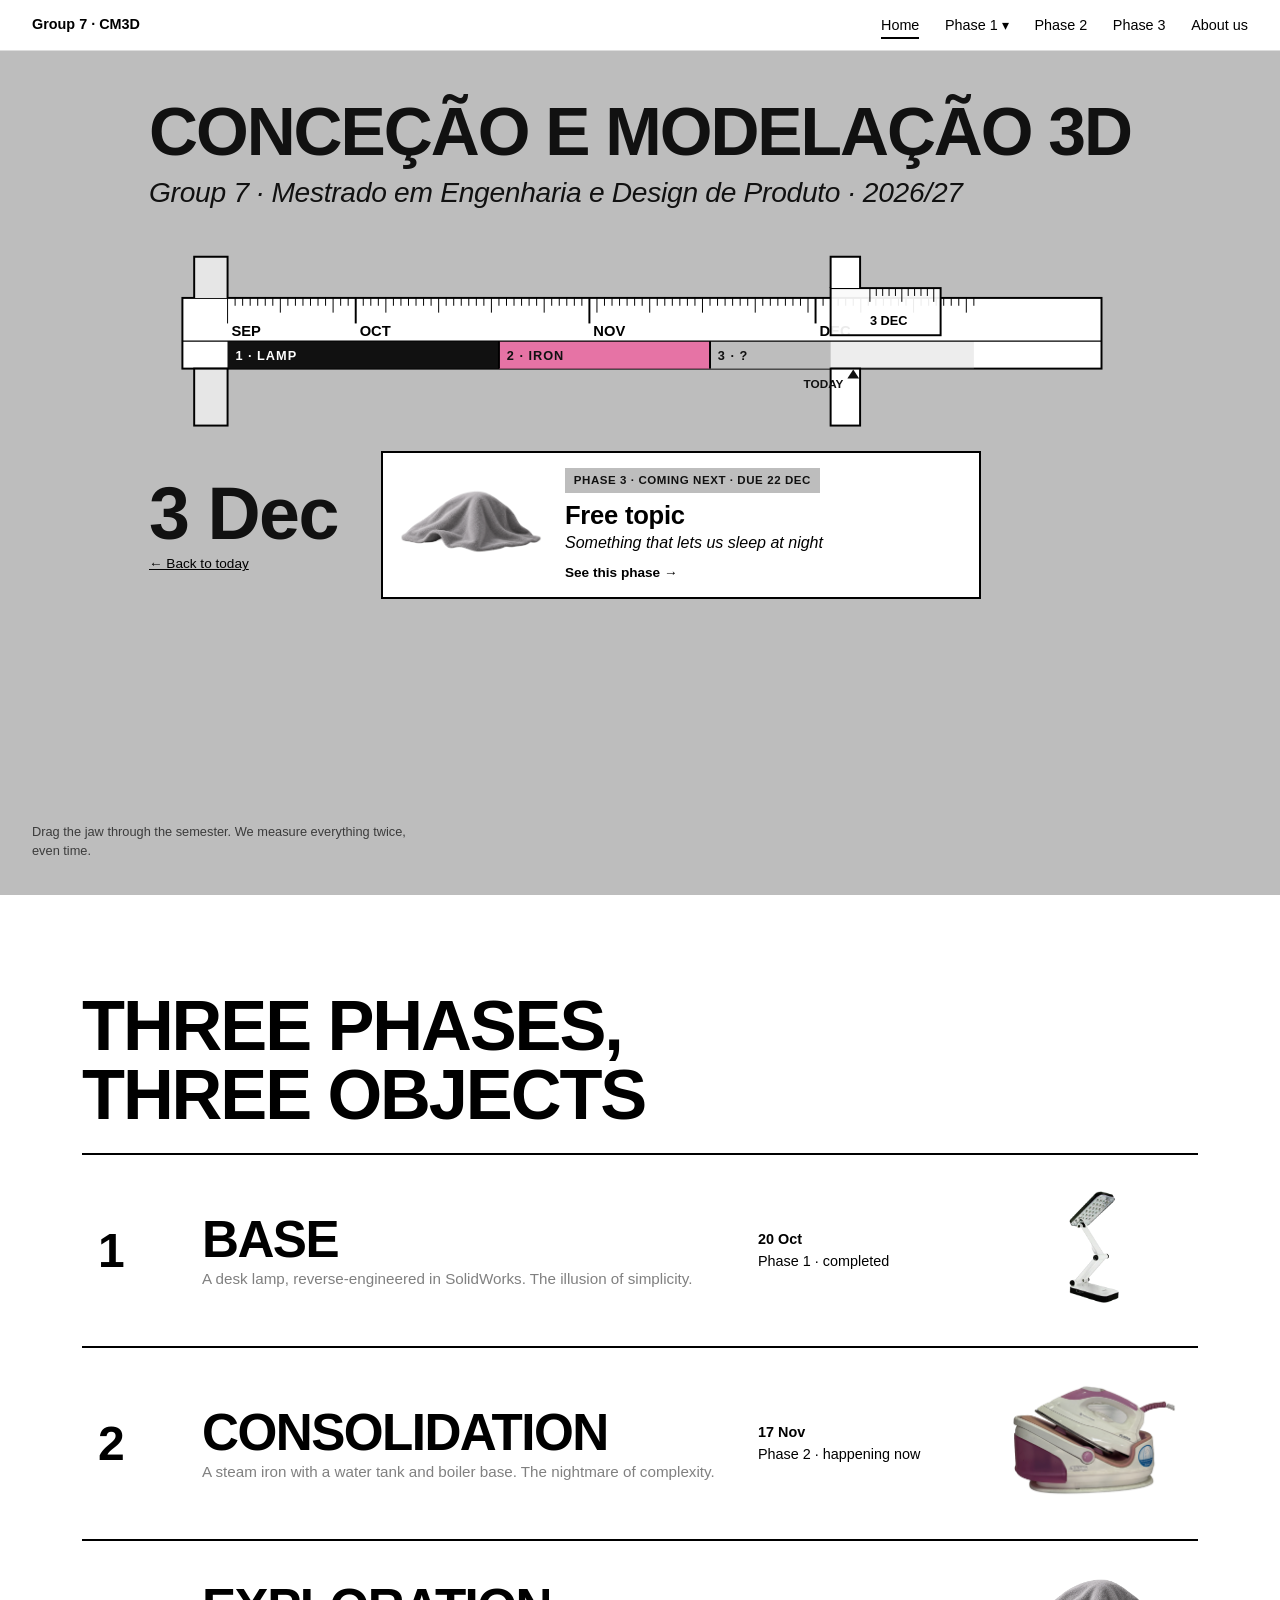
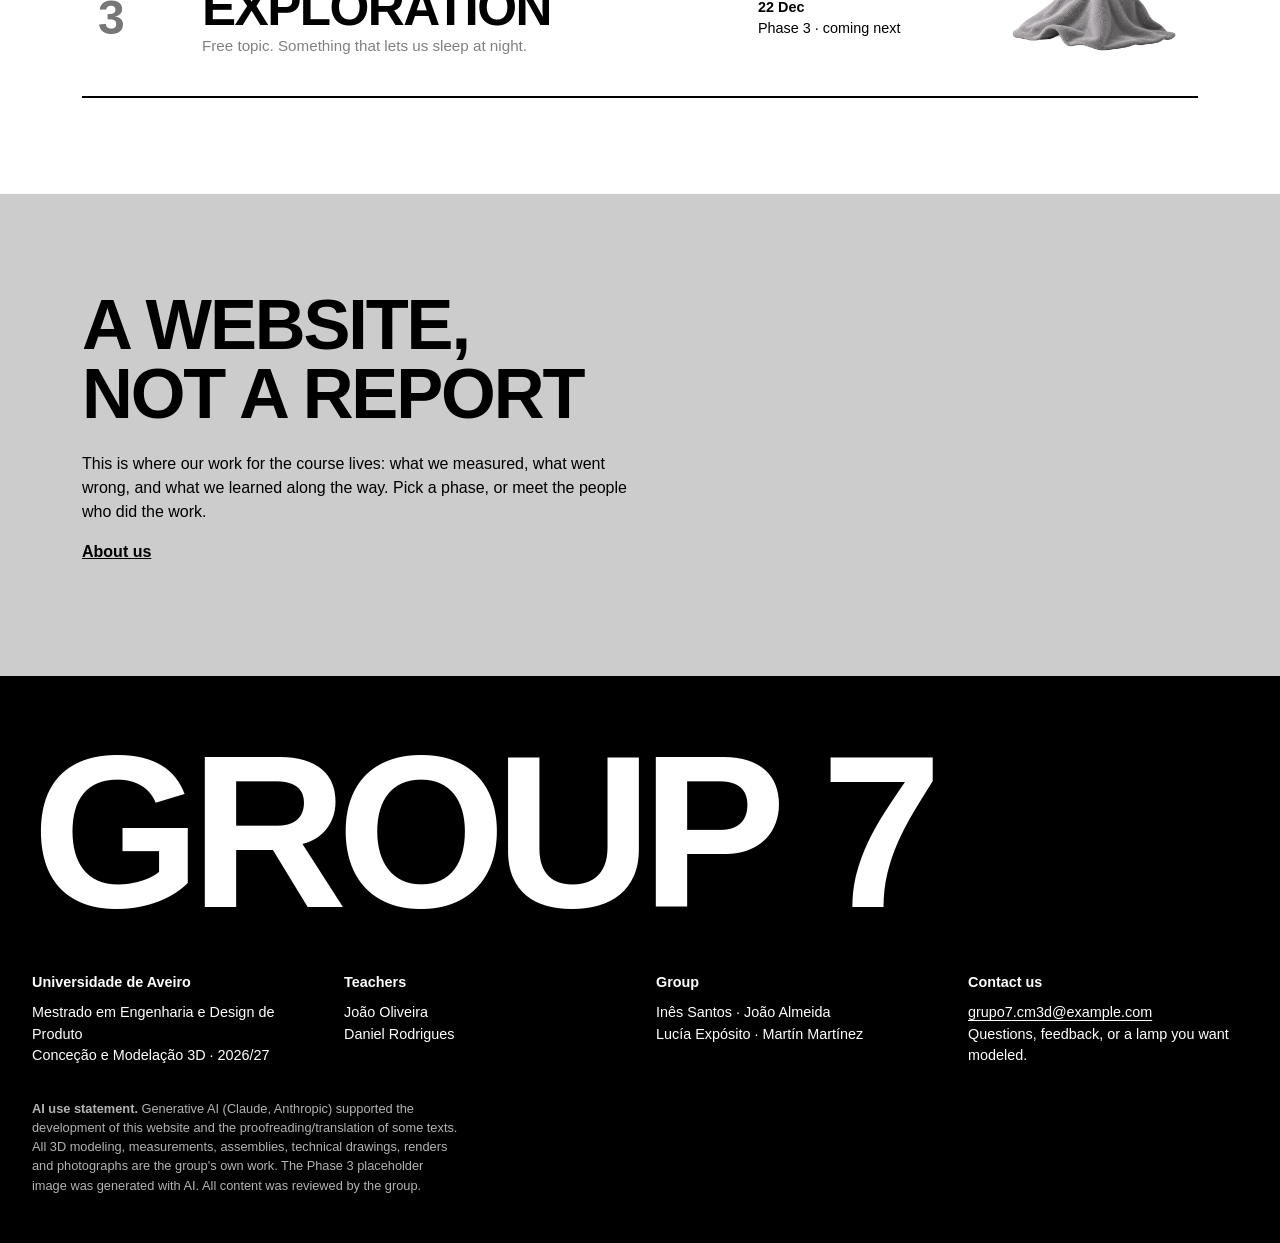
==== commit dc0d26b4: "Update index.html" ====
--- a/index.html
+++ b/index.html
@@ -33,7 +33,7 @@
 <a class="tl-card" id="tlCard" href="fase2.html"><span id="tlMedia"></span><div><span class="tl-tag" id="tlTag">&nbsp;</span><h3 id="tlTitle">&nbsp;</h3><p id="tlLine">&nbsp;</p><span class="go">See this phase &rarr;</span></div></a>
 </div>
 </div></div><p class="hint">Drag the jaw through the semester. We measure everything twice, even time.</p></div>
-<section><div class="wrap"><h2>Three phases,<br>three objects</h2><div class="rows"><a class="row" href="fase1.html" data-phase="0"><span class="n">1</span><h3>Base<small>A desk lamp, reverse-engineered in SolidWorks. The illusion of simplicity.</small></h3><div class="st"><b>20 Oct</b>Phase 1 &middot; complete</div><div class="th"><img src="img/lamp.png" alt="The desk lamp, unfolded"></div></a><a class="row" href="fase2.html" data-phase="1"><span class="n">2</span><h3>Consolidation<small>A steam iron with a water tank and boiler base. The nightmare of complexity.</small></h3><div class="st"><b>17 Nov</b>Phase 2 &middot; happening now</div><div class="th"><img src="img/iron.png" alt="The Flama Jetpress steam iron on its base"></div></a><a class="row" href="fase3.html" data-phase="2"><span class="n">3</span><h3>Exploration<small>Free topic. Something that lets us sleep at night.</small></h3><div class="st"><b>22 Dec</b>Phase 3 &middot; coming next</div><div class="th"><img src="img/fase3.jpg" alt="A mystery object under a blanket: Phase 3 is still to come"></div></a></div></div></section><section class="grey"><div class="wrap"><h2>A website,<br>not a report</h2><p>This is where our work for the course lives: what we measured, what went wrong, and what we learned along the way. Pick a phase, or meet the people who did the work.</p><p><a href="nosotros.html"><b>About us</b></a></p></div></section></main><footer><div class="wm">Group 7</div><div class="g">
+<section><div class="wrap"><h2>Three phases,<br>three objects</h2><div class="rows"><a class="row" href="fase1.html" data-phase="0"><span class="n">1</span><h3>Base<small>A desk lamp, reverse-engineered in SolidWorks. The illusion of simplicity.</small></h3><div class="st"><b>20 Oct</b>Phase 1 &middot; complete</div><div class="th"><img src="img/lamp.png" alt="The desk lamp, unfolded"></div></a><a class="row" href="fase2.html" data-phase="1"><span class="n">2</span><h3>Consolidation<small>A steam iron with a water tank and boiler base. The nightmare of complexity.</small></h3><div class="st"><b>17 Nov</b>Phase 2 &middot; happening now</div><div class="th"><img src="img/iron.png" alt="The Flama Jetpress steam iron on its base"></div></a><a class="row" href="fase3.html" data-phase="2"><span class="n">3</span><h3>Exploration<small>Free topic. Something that lets us sleep at night.</small></h3><div class="st"><b>22 Dec</b>Phase 3 &middot; coming next</div><div class="th"><img src="img/fase3.png" alt="A mystery object under a blanket: Phase 3 is still to come"></div></a></div></div></section><section class="grey"><div class="wrap"><h2>A website,<br>not a report</h2><p>This is where our work for the course lives: what we measured, what went wrong, and what we learned along the way. Pick a phase, or meet the people who did the work.</p><p><a href="nosotros.html"><b>About us</b></a></p></div></section></main><footer><div class="wm">Group 7</div><div class="g">
 <div><h4>Universidade de Aveiro</h4>Mestrado em Engenharia e Design de Produto<br>Conceção e Modelação 3D &middot; 2026/27</div>
 <div><h4>Teachers</h4>João Oliveira<br>Daniel Rodrigues</div>
 <div><h4>Group</h4>Inês Santos &middot; João Almeida<br>Lucía Expósito &middot; Martín Martínez</div>
@@ -49,7 +49,7 @@
 var PHASES = [
   {name:'The lamp',  line:'The illusion of simplicity',  start:'2026-09-14', end:'2026-10-20', color:'#111111', ink:'#ffffff', img:'img/lamp.png', href:'fase1.html', label:'1 · LAMP', done:true},
   {name:'The iron',  line:'The nightmare of complexity', start:'2026-10-20', end:'2026-11-17', color:'#E673A5', ink:'#111111', img:'img/iron.png', href:'fase2.html', label:'2 · IRON', done:false},
-  {name:'Free topic',line:'Something that lets us sleep at night', start:'2026-11-17', end:'2026-12-22', color:'#BDBDBD', ink:'#111111', img:'img/fase3.jpg', href:'fase3.html', label:'3 · ?', done:false}
+  {name:'Free topic',line:'Something that lets us sleep at night', start:'2026-11-17', end:'2026-12-22', color:'#BDBDBD', ink:'#111111', img:'img/fase3.png', href:'fase3.html', label:'3 · ?', done:false}
 ];
 /* ================================================================ */
 (function(){
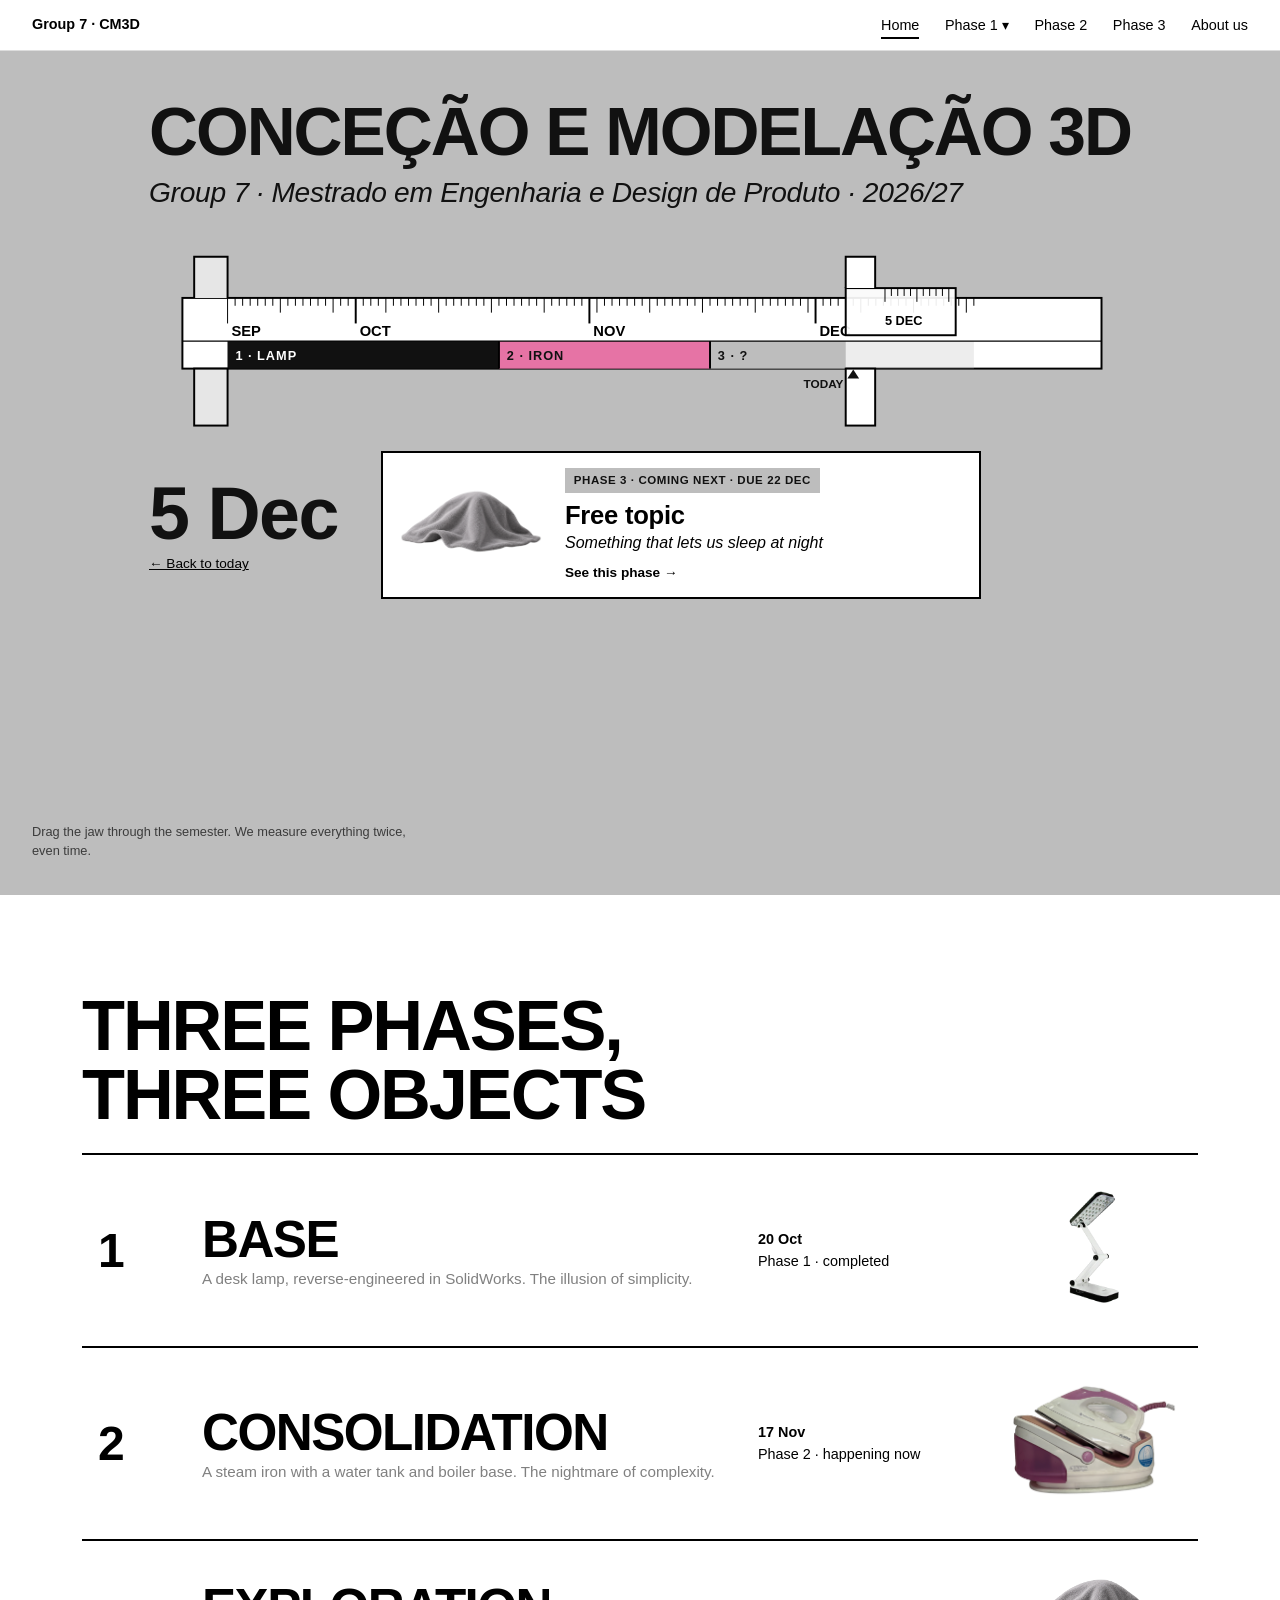
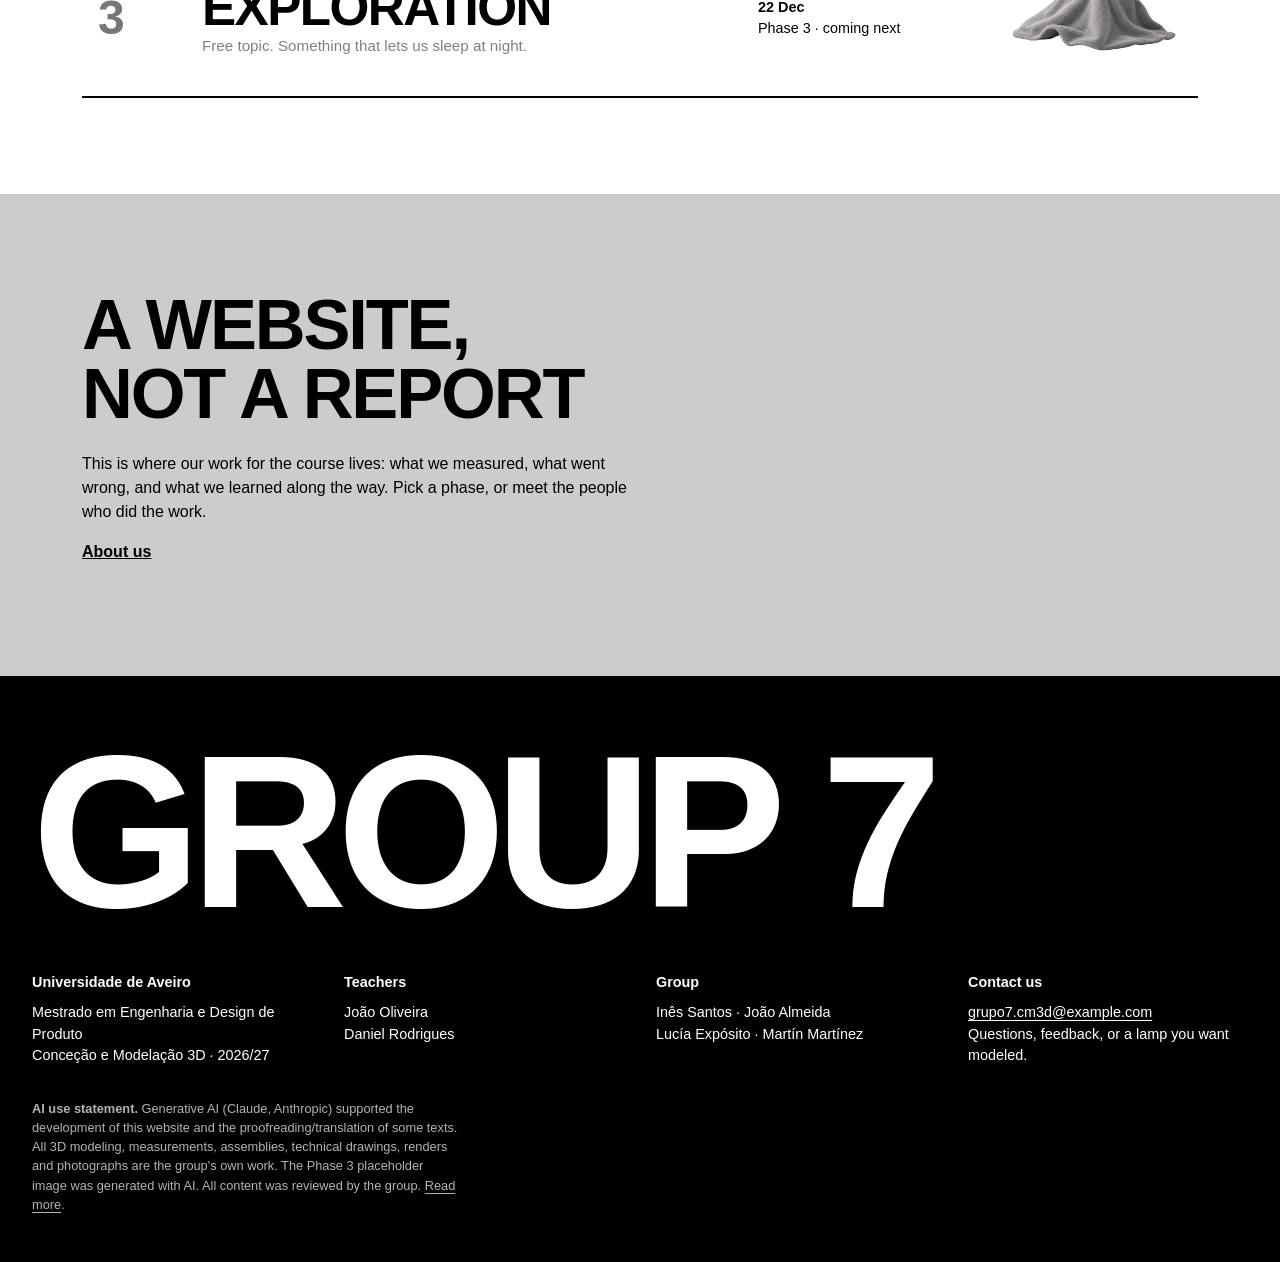
==== commit 20fd43d4: "Update index.html" ====
--- a/index.html
+++ b/index.html
@@ -38,7 +38,7 @@
 <div><h4>Teachers</h4>João Oliveira<br>Daniel Rodrigues</div>
 <div><h4>Group</h4>Inês Santos &middot; João Almeida<br>Lucía Expósito &middot; Martín Martínez</div>
 <div><h4>Contact us</h4><a href="mailto:grupo7.cm3d@example.com">grupo7.cm3d@example.com</a><br>Questions, feedback, or a lamp you want modeled.</div></div>
-<p style="font-size:0.8rem; opacity:0.7; max-width:60ch; margin-top:2rem;"><strong>AI use statement.</strong> Generative AI (Claude, Anthropic) supported the development of this website and the proofreading/translation of some texts. All 3D modeling, measurements, assemblies, technical drawings, renders and photographs are the group's own work. The Phase 3 placeholder image was generated with AI. All content was reviewed by the group.</p>
+<p style="font-size:0.8rem; opacity:0.7; max-width:60ch; margin-top:2rem;"><strong>AI use statement.</strong> Generative AI (Claude, Anthropic) supported the development of this website and the proofreading/translation of some texts. All 3D modeling, measurements, assemblies, technical drawings, renders and photographs are the group's own work. The Phase 3 placeholder image was generated with AI. All content was reviewed by the group. <a href="nosotros.html#ai">Read more</a>.</p>
 </footer><script>
 /* ================================================================
    LIVE TIMELINE — edit only this block when a phase changes.
